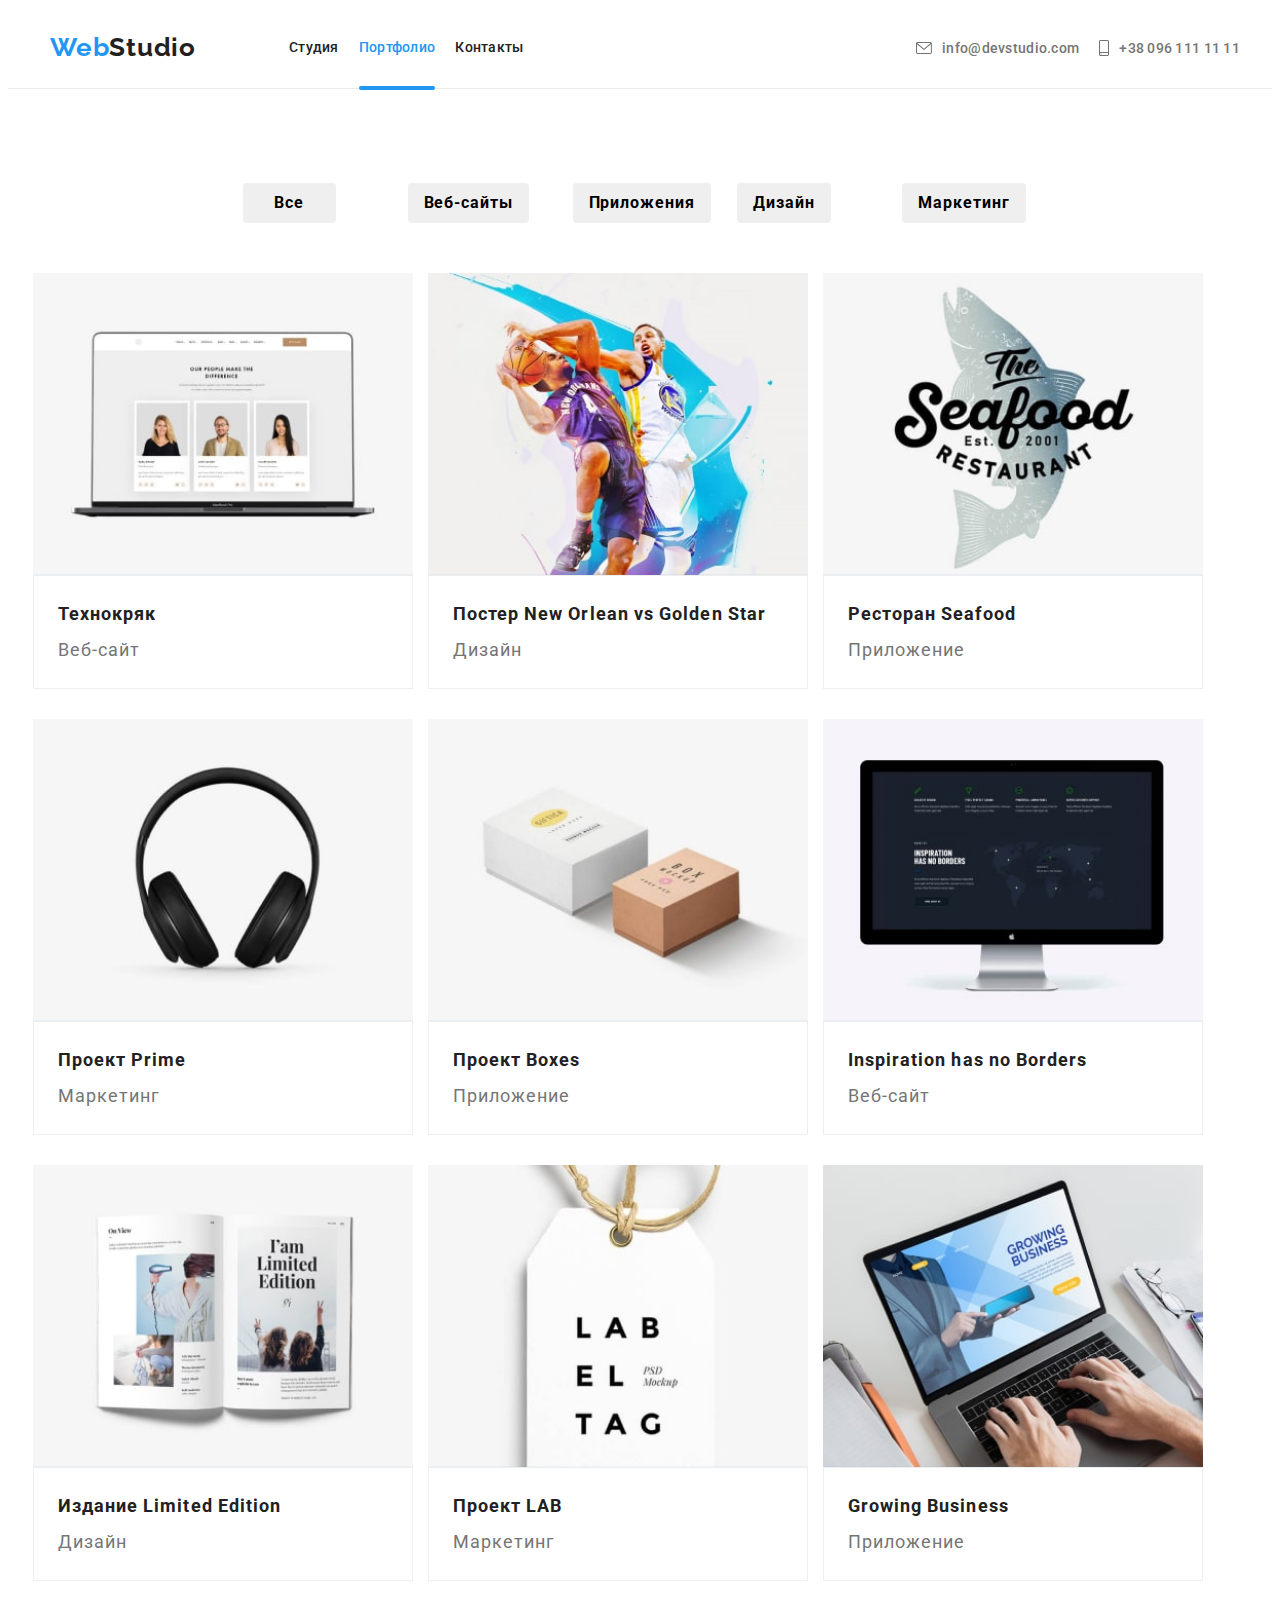
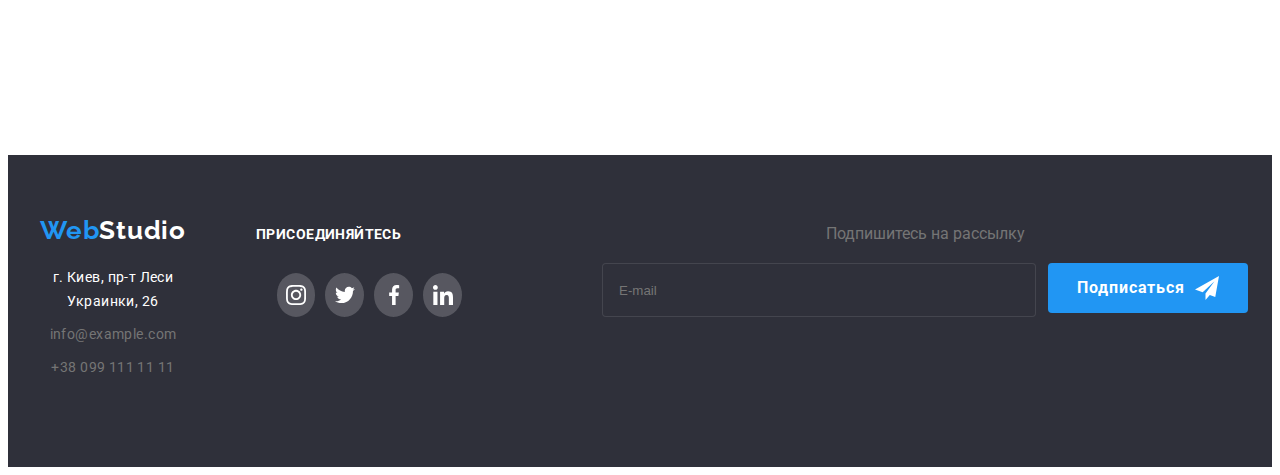
==== portfolio.html @ ab0dd4b0 "maim go 8" ====
<!DOCTYPE html>
<html lang="ru">
  <head>
    <meta charset="UTF-8" />
    <meta http-equiv="X-UA-Compatible" content="IE=edge" />
    <meta name="viewport" content="width=device-width, initial-scale=1.0" />
    <title>WebStudio</title>
    <link rel="preconnect" href="https://fonts.googleapis.com" />
    <link rel="preconnect" href="https://fonts.gstatic.com" crossorigin />
    <link
      href="https://fonts.googleapis.com/css2?family=Raleway:wght@700&family=Roboto:wght@400;500;700;900&display=swap"
      rel="stylesheet"
    />
    <link
      rel="stylesheet"
      href="https://cdnjs.cloudflare.com/ajax/libs/modern-normalize/1.1.0/modern-normalize.min.css"
      integrity="sha512-wpPYUAdjBVSE4KJnH1VR1HeZfpl1ub8YT/NKx4PuQ5NmX2tKuGu6U/JRp5y+Y8XG2tV+wKQpNHVUX03MfMFn9Q=="
      crossorigin="anonymous"
      referrerpolicy="no-referrer"
    />
    <link rel="stylesheet" href="./css/styles.css" />
    <link rel="stylesheet" href="./css/main.css" />
  </head>
  <body>
    <header class="header">
      <div class="container header__container">
        <nav class="header__navigation">
          <a href="" class="heder__logo link"
            >Web<span class="studio__nav">Studio</span></a
          >

          <button class="open-menu-btn" type="button">
            <svg height="40" width="40">
              <use href="./images/icons.svg#icon-menu-open-btn"></use>
            </svg>
          </button>
          <div class="mob--menu backdrop is-hidden">
            <button class="close-menu-btn" type="button">
              <svg height="40" width="40">
                <use href="./images/icons.svg#icon-close-black"></use>
              </svg>
            </button>
            <ul>
              <li class="mob--menu__item">
                <a class="mob--menu__link link" href="./index.html">Студия</a>
              </li>
              <li class="mob--menu__item">
                <a class="mob--menu__link link" href="./portfolio.html"
                  >Портфолио</a
                >
              </li>
              <li class="mob--menu__item">
                <a class="mob--menu__link link" href="">Контакты</a>
              </li>
            </ul>
            <a
              class="link__tel marging--top--auto link"
              id="b1"
              href="mailto:info@devstudio.com"
            >
              <svg class="item__svg" width="16" height="12">
                <use href="./images/icons.svg#icon-envelope"></use>
              </svg>
              info@devstudio.com</a
            >
            <a
              class="bloo__color link__tel link"
              id="b2"
              href="tel:+380961111111"
            >
              <svg class="item__svg" width="10" height="16">
                <use href="./images/icons.svg#icon-smartphone"></use>
              </svg>
              +38 096 111 11 11
            </a>
            <ul class="mobil2">
              <li class="mobil__item">
                <a href="" class="mobil__link">Instagram</a>
              </li>
              <li class="mobil__item">
                <a href="" class="mobil__link">Twitter</a>
              </li>
              <li class="mobil__item">
                <a href="" class="mobil__link">Facebook</a>
              </li>
              <li class="mobil__item">
                <a href="" class="mobil__link">LinkedIn</a>
              </li>
            </ul>
          </div>
          <ul class="heder">
            <li class="header__item">
              <a class="header__link link" href="./index.html">Студия</a>
            </li>
            <li class="header__item">
              <a class="link--caren link" href="./portfolio.html">Портфолио</a>
            </li>
            <li class="header__item">
              <a class="header__link link" href="">Контакты</a>
            </li>
          </ul>
        </nav>
        <ul class="header__connect">
          <li class="header__item">
            <a class="link__tel link" href="mailto:info@devstudio.com">
              <svg class="item__svg" width="16" height="12">
                <use href="./images/icons.svg#icon-envelope"></use>
              </svg>
              info@devstudio.com</a
            >
          </li>
          <li class="header__item">
            <a class="link__tel link" href="tel:+380961111111">
              <svg class="item__svg" width="10" height="16">
                <use href="./images/icons.svg#icon-smartphone"></use>
              </svg>
              +38 096 111 11 11
            </a>
          </li>
        </ul>
      </div>
    </header>
    <main>
      <section class="section">
        <div class="container">
          <h1 class="visually-hidden">portfolio</h1>
          <ul class="filter">
            <li class="filter__title">
              <button class="filter__btn" type="button">Все</button>
            </li>
            <li class="filter__title">
              <button class="filter__btn" type="button">Веб-сайты</button>
            </li>
            <li class="filter__title">
              <button class="filter__btn" type="button">Приложения</button>
            </li>
            <li class="filter__title">
              <button class="filter__btn" type="button">Дизайн</button>
            </li>
            <li class="filter__title">
              <button class="filter__btn" type="button">Маркетинг</button>
            </li>
          </ul>
          <ul class="partition">
            <li class="partition__title">
              <a class="partition__link link" href="">
                <div class="partition__img">
                  <img
                    class="works-img"
                    src="./images/img11.jpg"
                    alt="Технокряк"
                    width="370"
                    height="294"
                  />
                  <div class="partition__pretext">
                    <p class="partition__text">
                      Технокряк это современная площадка распространения
                      коронавируса. Компании используют эту платформу для
                      цифрового шпионажа и атак на защищённые сервера
                      конкурентов.
                    </p>
                  </div>
                </div>
                <div class="portfolio-div">
                  <h2 class="title__portfolio">Технокряк</h2>
                  <p class="portfolio__name">Веб-сайт</p>
                </div>
              </a>
            </li>
            <li class="partition__title">
              <a class="partition__link link" href="">
                <div class="partition__img">
                  <img
                    class="works-img"
                    src="./images/img22.jpg"
                    alt="Постер New Orlean vs Golden Star"
                    width="370"
                    height="294"
                  />
                  <div class="partition__pretext">
                    <p class="partition__text">
                      Технокряк это современная площадка распространения
                      коронавируса. Компании используют эту платформу для
                      цифрового шпионажа и атак на защищённые сервера
                      конкурентов.
                    </p>
                  </div>
                </div>
                <div class="portfolio-div">
                  <h2 class="title__portfolio">
                    Постер New Orlean vs Golden Star
                  </h2>
                  <p class="portfolio__name">Дизайн</p>
                </div>
              </a>
            </li>

            <li class="partition__title">
              <a class="partition__link link" href="">
                <div class="partition__img">
                  <img
                    class="works-img"
                    src="./images/img33.jpg"
                    alt="Ресторан Seafood"
                    width="370"
                    height="294"
                  />
                  <div class="partition__pretext">
                    <p class="partition__text">
                      Технокряк это современная площадка распространения
                      коронавируса. Компании используют эту платформу для
                      цифрового шпионажа и атак на защищённые сервера
                      конкурентов.
                    </p>
                  </div>
                </div>
                <div class="portfolio-div">
                  <h2 class="title__portfolio">Ресторан Seafood</h2>
                  <p class="portfolio__name">Приложение</p>
                </div>
              </a>
            </li>
            <li class="partition__title">
              <a class="partition__link link" href="">
                <div class="partition__img">
                  <img
                    class="works-img"
                    src="./images/img44.jpg"
                    alt="Проект Prime"
                    width="370"
                    height="294"
                  />
                  <div class="partition__pretext">
                    <p class="partition__text">
                      Технокряк это современная площадка распространения
                      коронавируса. Компании используют эту платформу для
                      цифрового шпионажа и атак на защищённые сервера
                      конкурентов.
                    </p>
                  </div>
                </div>
                <div class="portfolio-div">
                  <h2 class="title__portfolio">Проект Prime</h2>
                  <p class="portfolio__name">Маркетинг</p>
                </div>
              </a>
            </li>
            <li class="partition__title">
              <a class="partition__link link" href="">
                <div class="partition__img">
                  <img
                    class="works-img"
                    src="./images/img55.jpg"
                    alt="Проект Boxes"
                    width="370"
                    height="294"
                  />
                  <div class="partition__pretext">
                    <p class="partition__text">
                      Технокряк это современная площадка распространения
                      коронавируса. Компании используют эту платформу для
                      цифрового шпионажа и атак на защищённые сервера
                      конкурентов.
                    </p>
                  </div>
                </div>
                <div class="portfolio-div">
                  <h2 class="title__portfolio">Проект Boxes</h2>
                  <p class="portfolio__name">Приложение</p>
                </div>
              </a>
            </li>
            <li class="partition__title">
              <a class="partition__link link" href="">
                <div class="partition__img">
                  <img
                    class="works-img"
                    src="./images/img66.jpg"
                    alt="Inspiration has no Borders"
                    width="370"
                    height="294"
                  />
                  <div class="partition__pretext">
                    <p class="partition__text">
                      Технокряк это современная площадка распространения
                      коронавируса. Компании используют эту платформу для
                      цифрового шпионажа и атак на защищённые сервера
                      конкурентов.
                    </p>
                  </div>
                </div>
                <div class="portfolio-div">
                  <h2 class="title__portfolio" lang="en">
                    Inspiration has no Borders
                  </h2>
                  <p class="portfolio__name">Веб-сайт</p>
                </div>
              </a>
            </li>
            <li class="partition__title">
              <a class="partition__link link" href="">
                <div class="partition__img">
                  <img
                    class="works-img"
                    src="./images/img77.jpg"
                    alt="Издание Limited Edition"
                    width="370"
                    height="294"
                  />
                  <div class="partition__pretext">
                    <p class="partition__text">
                      Технокряк это современная площадка распространения
                      коронавируса. Компании используют эту платформу для
                      цифрового шпионажа и атак на защищённые сервера
                      конкурентов.
                    </p>
                  </div>
                </div>
                <div class="portfolio-div">
                  <h2 class="title__portfolio">Издание Limited Edition</h2>
                  <p class="portfolio__name">Дизайн</p>
                </div>
              </a>
            </li>
            <li class="partition__title">
              <a class="partition__link link" href="">
                <div class="partition__img">
                  <img
                    class="works-img"
                    src="./images/img88.jpg"
                    alt="Проект LAB"
                    width="370"
                    height="294"
                  />
                  <div class="partition__pretext">
                    <p class="partition__text">
                      Технокряк это современная площадка распространения
                      коронавируса. Компании используют эту платформу для
                      цифрового шпионажа и атак на защищённые сервера
                      конкурентов.
                    </p>
                  </div>
                </div>
                <div class="portfolio-div">
                  <h2 class="title__portfolio">Проект LAB</h2>
                  <p class="portfolio__name">Маркетинг</p>
                </div>
              </a>
            </li>
            <li class="partition__title">
              <a class="partition__link link" href="">
                <div class="partition__img">
                  <img
                    class="works-img"
                    src="./images/img99.jpg"
                    alt="Growing Business"
                    width="370"
                    height="294"
                  />
                  <div class="partition__pretext">
                    <p class="partition__text">
                      Технокряк это современная площадка распространения
                      коронавируса. Компании используют эту платформу для
                      цифрового шпионажа и атак на защищённые сервера
                      конкурентов.
                    </p>
                  </div>
                </div>
                <div class="portfolio-div">
                  <h2 class="title__portfolio">Growing Business</h2>
                  <p class="portfolio__name">Приложение</p>
                </div>
              </a>
            </li>
          </ul>
        </div>
      </section>
    </main>
    <footer class="footer">
      <div class="container__footer container">
        <div class="footer__box1">
          <a href="./index.html" class="logo__footer link"
            >Web<span class="studio__footer">Studio</span></a
          >
          <address style="font-style: normal">
            <ul>
              <li class="footer__li">
                <a
                  class="footer-map link"
                  href="http://goo.gl/maps/J8RDsRpYymLc4zaT9"
                  target="_blank"
                  rel="noopener noreferrer"
                  >г. Киев, пр-т Леси Украинки, 26</a
                >
              </li>
              <li class="footer__li">
                <a
                  class="footer__communication link"
                  href="mailto:info@example.com"
                  >info@example.com</a
                >
              </li>
              <li class="footer__li">
                <a class="footer__communication link" href="tel:+380991111111"
                  >+38 099 111 11 11</a
                >
              </li>
            </ul>
          </address>
        </div>
        <div class="footer__box2">
          <p class="footer__desc">присоединяйтесь</p>
          <ul class="social list">
            <li class="social__item">
              <a class="footer-social-link" href="">
                <svg class="footer-social-icon" width="20" height="20">
                  <use href="./images/icons.svg#icon-instagram"></use>
                </svg>
              </a>
            </li>
            <li class="social__item">
              <a class="footer-social-link" href="">
                <svg class="footer-social-icon" width="20" height="20">
                  <use href="./images/icons.svg#icon-twitter"></use>
                </svg>
              </a>
            </li>
            <li class="social__item">
              <a class="footer-social-link" href="">
                <svg class="footer-social-icon" width="20" height="20">
                  <use href="./images/icons.svg#icon-facebook"></use>
                </svg>
              </a>
            </li>
            <li class="social__item">
              <a class="footer-social-link" href="">
                <svg class="footer-social-icon" width="20" height="20">
                  <use href="./images/icons.svg#icon-linkedin"></use>
                </svg>
              </a>
            </li>
          </ul>
        </div>
        <div class="footer__box3">
          <label for="email" class="footer-desc">Подпишитесь на рассылку</label>
          <form action="#" class="footer-li-new" name="maiking-name">
            <input
              type="email"
              name="email"
              placeholder="E-mail"
              id="email"
              class="footer-input-new"
            />
            <button type="submit" class="hero__btn footer-btn-new">
              Подписаться<svg class="footer-social-new" width="24" height="24">
                <use href="./images/icons.svg#icon-icon-send"></use>
              </svg>
            </button>
          </form>
        </div>
      </div>
    </footer>
    <script src="./js/mobil.js"></script>
  </body>
</html>
---- css/main.css ----
.studio__nav {
  color: var(--second-title-color);
}

.studio__footer {
  color: var(--main-title-color);
}

@media screen and (min-width: 320px) {
  .open-menu-btn {
    margin-left: auto;
    border: 1px solid rgba(0, 0, 0, 0);
    border-radius: 50%;
    fill: #000000;
    background-color: #fff;
    transition: fill var(--time) var(--cubic);
    cursor: pointer;
  }
  .open-menu-btn:hover, .open-menu-btn:focus {
    fill: var(--hover-text);
  }
}

@media screen and (min-width: 768px) {
  .open-menu-btn {
    display: none;
  }
}

@media screen and (min-width: 1200px) {
  .open-menu-btn {
    display: none;
  }
}

@media screen and (min-width: 320px) {
  .heder__logo {
    font-family: Raleway;
    font-weight: 700;
    font-size: 24px;
    line-height: 1.16;
    letter-spacing: 0.03em;
    color: var(--colored-text);
    margin-right: 93px;
    padding: 24px 0 24px 10px;
  }
}

@media screen and (min-width: 768px) {
  .heder__logo {
    font-family: Raleway;
    font-weight: 700;
    font-size: 24px;
    line-height: 1.16;
    letter-spacing: 0.03em;
    color: var(--colored-text);
    margin-right: 90px;
    padding-top: 24px;
    padding-bottom: 24px;
  }
}

@media screen and (min-width: 1200px) {
  .heder__logo {
    font-family: Raleway;
    font-weight: 700;
    font-size: 26px;
    line-height: 1.2;
    letter-spacing: 0.03em;
    color: var(--colored-text);
    margin-right: 93px;
    padding-top: 24px;
    padding-bottom: 24px;
  }
}

.logo__footer {
  font-family: Raleway;
  font-weight: 700;
  font-size: 26px;
  line-height: 1.2;
  letter-spacing: 0.03em;
  text-align: center;
  color: var(--colored-text);
  margin-bottom: 20px;
  display: block;
}

p,
h1,
h2,
h3,
h4,
h5,
h6 {
  margin: 0;
}

ul {
  margin: 0;
  padding: 0;
  padding-left: 0em;
  list-style: none;
}

img {
  display: block;
  max-width: 100%;
  height: auto;
  width: 100%;
}

.marging--top--auto {
  margin-top: auto;
}

@media screen and (min-width: 320px) {
  .container {
    width: 320px;
    padding-left: 15px;
    padding-right: 15px;
    margin: 0 auto;
  }
}

@media screen and (min-width: 768px) {
  .container {
    width: 720px;
    padding-left: 15px;
    padding-right: 15px;
  }
}

@media screen and (min-width: 1200px) {
  .container {
    width: 1200px;
    padding-left: 15px;
    padding-right: 15px;
    margin: 0 auto;
  }
}

.buton {
  cursor: pointer;
}

body {
  font-family: "roboto";
  color: var(--main-text-color);
}

.head {
  font-family: "roboto";
}

.link {
  text-decoration: none;
}

.section {
  padding-top: 94px;
  padding-bottom: 94px;
}

.projects-list:htn-chil(4n) {
  padding-right: 0;
}

@media screen and (min-width: 320px) {
  .section__none {
    display: none;
  }
}

@media screen and (min-width: 768px) {
  .section__none {
    display: none;
  }
}

@media screen and (min-width: 1200px) {
  .section__none {
    display: block;
  }
}

.label-input {
  font-weight: 400;
  font-size: 12px;
  line-height: 1.1;
  letter-spacing: 0.1pt;
  color: #757575;
}

.label-input-comment {
  font-weight: 400;
  font-size: 12px;
  line-height: 1.1;
  letter-spacing: 0.1pt;
}

.modal {
  width: 528px;
  height: 581px;
  background-color: #fff;
  position: absolute;
  padding: 40px;
  top: 50%;
  left: 50%;
  transform: translate(-50%, -50%);
}

.backdrop.is-hidden {
  opacity: 0;
  pointer-events: none;
}

.backdrop {
  position: fixed;
  top: 0;
  left: 0;
  height: 100%;
  width: 100%;
  background-color: rgba(0, 0, 0, 0.2);
  transition: var(--time) var(--cubic);
}

.is-hidden {
  display: none;
}

.btn-close {
  position: fixed;
  right: 8px;
  top: 8px;
  display: flex;
  justify-content: center;
  align-items: center;
  width: 30px;
  height: 30px;
  border: 1px solid rgba(0, 0, 0, 0.1);
  border-radius: 50%;
  fill: #000000;
  background-color: #fff;
  transition: fill var(--time) var(--cubic);
  cursor: pointer;
}

.btn-close:hover, .btn-close:focus {
  fill: var(--hover-text);
}

.close {
  position: relative;
}

.modal__title {
  font-weight: 700;
  font-size: 20px;
  line-height: 1.16;
  text-align: center;
  color: var(--btn-text-color);
  margin-bottom: 12px;
}

.modal-svg {
  fill: black;
}

.modal-form-input {
  width: 100%;
  height: 40px;
  border: 1px solid #212121;
  border-radius: 4px;
  padding-left: 41px;
  padding-right: 16px;
  color: #757575;
  cursor: pointer;
  transition: border-color var(--time) var(--cubic);
}

.modal-form-input:focus {
  border-color: var(--hover-text);
  outline: none;
  box-shadow: none;
}

.modal-form-input:focus + .modal-svg {
  fill: var(--hover-text);
}

@media screen and (min-width: 320px) {
  .modal-form {
    width: 100%;
    height: 581px;
    background-color: #fff;
    position: absolute;
    padding: 40px;
    top: 50%;
    left: 50%;
    transform: translate(-50%, -50%);
  }
}

@media screen and (min-width: 768px) {
  .modal-form {
    width: 528px;
    height: 581px;
    background-color: #fff;
    position: absolute;
    padding: 40px;
    top: 50%;
    left: 50%;
    transform: translate(-50%, -50%);
  }
}

@media screen and (min-width: 1200px) {
  .modal-form {
    width: 528px;
    height: 581px;
    background-color: #fff;
    position: absolute;
    padding: 40px;
    top: 50%;
    left: 50%;
    transform: translate(-50%, -50%);
  }
}

.textarea-modal {
  resize: none;
  width: 100%;
  height: 120px;
  border: 1px solid #212121;
  border-radius: 4px;
  margin-bottom: 20px;
  padding-left: 16px;
  padding-top: 10px;
  padding-right: 16px;
  color: #757575;
  cursor: pointer;
}

.btn-form {
  width: 200px;
  border: none;
  border-radius: 4px;
  height: 50px;
  font-weight: 500;
  color: var(--button-text-color);
  background-color: var(--hover-text);
  box-shadow: 0 4px rgba(0, 0, 0, 0.25);
  cursor: pointer;
  position: relative;
  left: 50%;
  transform: translate(-50%, 0);
}

.modal-svg {
  position: absolute;
  top: 50%;
  left: 12px;
  transition: fill var(--time) var(--cubic);
}

.modal__icon {
  position: relative;
  margin-bottom: 12px;
}

.input-wrap-check {
  margin-bottom: 30px;
}

.contract {
  margin-left: 5px;
  font-weight: 400;
  font-size: 14px;
  line-height: 1.3;
  letter-spacing: 0.3pt;
  color: var(--hover-text);
}

.lablel-policy {
  font-weight: 400;
  font-size: 14px;
  line-height: 1.3;
  letter-spacing: 0.3pt;
  display: flex;
}

.check-item {
  width: 16px;
  height: 15px;
  border: 2px solid #000000;
  border-radius: 2px;
  display: block;
  margin-right: 10px;
  display: flex;
  align-items: center;
  justify-content: center;
  transition: background-color var(--time) var(--cubic), border var(--time) var(--cubic);
}

.modal-check:checked + .lablel-policy .check-item {
  background-color: var(--hover-text);
  border: none;
}

.mob--menu {
  justify-content: space-between;
  position: fixed;
  background-color: #fff;
  top: 0;
  display: flex;
  flex-direction: column;
  width: 100vw;
  height: 100vh;
  left: 0;
}

.link__tel {
  margin-top: auto;
}

@media screen and (min-width: 768px) {
  .container__footer {
    display: flex;
    flex-wrap: wrap;
    align-items: baseline;
  }
}

@media screen and (min-width: 1200px) {
  .container__footer {
    display: flex;
    flex-wrap: nowrap;
    align-items: baseline;
  }
}

.footer-social-icon {
  fill: var(--main-btn-color);
}

.social__item {
  width: 100%;
  height: 100%;
  margin-bottom: 30px;
  background: rgba(255, 255, 255, 0.1);
  border-radius: 50%;
  display: flex;
  align-items: center;
  justify-content: center;
}

@media screen and (min-width: 320px) {
  .footer__desc {
    font-weight: 700;
    font-size: 14px;
    line-height: 1.14;
    text-align: center;
    letter-spacing: 0.03em;
    text-transform: uppercase;
    color: #ffffff;
    margin-bottom: 20px;
  }
}

@media screen and (min-width: 768px) {
  .footer__desc {
    font-weight: 700;
    font-size: 14px;
    line-height: 1.14;
    text-align: center;
    letter-spacing: 0.03em;
    text-transform: uppercase;
    color: #ffffff;
    margin-bottom: 20px;
  }
}

@media screen and (min-width: 1200px) {
  .footer__desc {
    font-weight: 700;
    font-size: 14px;
    line-height: 1.14;
    text-align: center;
    display: flex;
    letter-spacing: 0.03em;
    text-transform: uppercase;
    color: #ffffff;
    margin-bottom: 20px;
  }
}

.social__item + .social__item {
  margin-left: 10px;
}

.footer-social-link {
  width: 100%;
  height: 100%;
  background-color: rgba(255, 255, 255, 0.1);
  border-radius: 50%;
  display: flex;
  align-items: center;
  justify-content: center;
  fill: #ffffff;
  transition: background-color var(--time) var(--cubic);
}

.footer-social-link:hover, .footer-social-link:focus {
  background-color: var(--hover-text);
  color: var(--main-btn-color);
}

.footer-social-list {
  display: flex;
  justify-content: center;
}

.footer {
  padding: 60px 0px;
  background: var(--footer-fon);
}

.footer__li {
  margin-bottom: 9px;
  display: block;
  text-align: center;
}

.footer-map {
  font-size: 14px;
  line-height: 1.7;
  letter-spacing: 0.03em;
  color: var(--main-title-color);
  transition: color var(--time) var(--cubic);
}

.footer-map:hover, .footer-map:focus {
  color: var(--hover-text);
}

.footer__communication {
  font-size: 14px;
  line-height: 1.7;
  letter-spacing: 0.03em;
  color: var(--second-text-color);
  margin-top: 10px;
  transition: color var(--time) var(--cubic);
}

.footer__communication:hover, .footer__communication:focus {
  color: var(--hover-text);
  margin-top: 10px;
}

@media screen and (min-width: 768px) {
  .footer__box2 {
    margin-bottom: 60px;
    flex-basis: calc(100% / 2 - 30px);
    margin-left: 30px;
    margin-right: 70px;
  }
}

@media screen and (min-width: 1200px) {
  .footer__box2 {
    margin-left: 70px;
  }
}

.footer__box3 {
  text-align: center;
  margin-left: auto;
  margin-right: auto;
}

@media screen and (min-width: 768px) {
  .footer__box3 {
    text-align: center;
    margin-left: auto;
    margin-right: auto;
  }
}

@media screen and (min-width: 1200px) {
  .footer__box3 {
    flex-basis: calc(100% / 3 - 30px);
    margin-left: 70px;
  }
}

.footer--new {
  width: 100%;
  height: 100%;
  background-color: rgba(255, 255, 255, 0.1);
  border-radius: 50%;
  display: flex;
  align-items: center;
  justify-content: center;
  fill: #ffffff;
  transition: background-color var(--time) var(--cubic);
}

@media screen and (min-width: 320px) {
  .footer-btn-new {
    margin-top: 20px;
    width: 200px;
    height: 50px;
    border: transparent;
    display: flex;
    margin-left: 12px;
    align-items: center;
    justify-content: center;
    width: 40%;
    left: 50%;
    margin-left: 30%;
    fill: #ffffff;
    transition: background-color var(--time) var(--cubic);
  }
}

@media screen and (min-width: 768px) {
  .footer-btn-new {
    margin-top: 20px;
    width: 200px;
    height: 50px;
    border: transparent;
    display: flex;
    margin-left: 12px;
    align-items: center;
    justify-content: center;
    width: 40%;
    left: 50%;
    margin-left: 30%;
    fill: #ffffff;
    transition: background-color var(--time) var(--cubic);
  }
}

@media screen and (min-width: 1200px) {
  .footer-btn-new {
    margin-top: 20px;
    width: 200px;
    height: 50px;
    border: transparent;
    display: flex;
    margin-left: 12px;
    align-items: center;
    justify-content: center;
    fill: #ffffff;
    transition: background-color var(--time) var(--cubic);
  }
}

.foot-btn {
  margin-bottom: 20px;
}

@media screen and (min-width: 1200px) {
  .footer-li-new {
    display: flex;
  }
}

.footer-social-new {
  margin-left: 10px;
}

@media screen and (min-width: 320px) {
  .footer-input-new {
    width: auto;
    height: 50px;
    border: 1px solid rgba(255, 255, 255, 0.1);
    border-radius: 4px;
    padding-left: 16px;
    padding-right: 16px;
    margin-top: 20px;
    background-color: var(--footer-fon);
    color: #757575;
    cursor: pointer;
    transition: border-color var(--time) var(--cubic);
  }
  .footer-input-new:focus {
    outline: none;
    box-shadow: none;
  }
}

@media screen and (min-width: 768px) {
  .footer-input-new {
    width: 450px;
    height: 50px;
    border: 1px solid rgba(255, 255, 255, 0.1);
    border-radius: 4px;
    padding-left: 16px;
    padding-right: 16px;
    margin-top: 20px;
    background-color: var(--footer-fon);
    color: #757575;
    cursor: pointer;
    transition: border-color var(--time) var(--cubic);
  }
  .footer-input-new:focus {
    outline: none;
    box-shadow: none;
  }
}

@media screen and (min-width: 1200px) {
  .footer-input-new {
    width: 400px;
    height: 50px;
    border: 1px solid rgba(255, 255, 255, 0.1);
    border-radius: 4px;
    padding-left: 16px;
    padding-right: 16px;
    margin-top: 20px;
    background-color: var(--footer-fon);
    color: #757575;
    cursor: pointer;
    transition: border-color var(--time) var(--cubic);
  }
  .footer-input-new:focus {
    outline: none;
    box-shadow: none;
  }
}

.footer__box1 {
  flex-grow: 1;
}

.link--caren::after {
  content: "";
  display: block;
  position: relative;
  width: 100%;
  height: 4px;
  bottom: -30px;
  border-radius: 2px;
  color: var(--colored-text);
  background-color: var(--hover-text);
}

.link--caren {
  font-weight: 500;
  font-size: 14px;
  line-height: 1.15;
  letter-spacing: 0.02em;
  color: var(--hover-text);
}

.item__svg {
  fill: currentColor;
  margin-right: 10px;
  transition: fill var(--time) var(--cubic);
}

.item__svg:hover {
  fill: currentColor;
}

.header__navigation {
  display: flex;
  align-items: center;
}

.header {
  border-bottom: 1px solid #ececec;
}

.header__item:not(:last-child) {
  margin-right: 20px;
}

.header__link {
  font-weight: 500;
  font-size: 14px;
  line-height: 1.15;
  letter-spacing: 0.02em;
  color: var(--second-title-color);
  transition: color var(--time) var(--cubic);
}

.header__link:hover, .header__link:focus, .header__link:active {
  color: var(--hover-text);
}

@media screen and (min-width: 768px) {
  .header__container {
    display: flex;
    align-items: center;
  }
}

@media screen and (min-width: 1200px) {
  .header__container {
    display: flex;
    align-items: center;
  }
}

@media screen and (min-width: 320px) {
  .header__connect {
    display: none;
  }
}

@media screen and (min-width: 768px) {
  .header__connect {
    display: flex;
    flex-wrap: wrap;
    margin-left: auto;
  }
}

@media screen and (min-width: 1200px) {
  .header__connect {
    display: flex;
    flex-wrap: wrap;
    margin-left: auto;
  }
}

@media screen and (min-width: 320px) {
  .heder {
    display: none;
  }
}

@media screen and (min-width: 768px) {
  .heder {
    display: flex;
  }
}

@media screen and (min-width: 1200px) {
  .heder {
    display: flex;
  }
}

.close-menu-btn {
  position: fixed;
  z-index: 6;
  right: 8px;
  top: 8px;
  display: flex;
  justify-content: center;
  align-items: center;
  border: 1px solid rgba(0, 0, 0, 0);
  border-radius: 50%;
  fill: #000000;
  background-color: #fff;
  transition: fill var(--time) var(--cubic);
  cursor: pointer;
}

.mob--menu__item {
  margin-top: 32px;
  margin-left: 40px;
}

.mob--menu__link {
  font-weight: 500;
  font-size: 40px;
  line-height: 1.17;
  letter-spacing: 0.02em;
  color: var(--second-title-color);
  transition: color var(--time) var(--cubic);
}

@media screen and (min-width: 320px) {
  .link__tel {
    font-weight: 500;
    font-size: 24px;
    line-height: 1.16;
    letter-spacing: 0.02em;
    color: var(--main-text-color);
    display: flex;
    align-items: center;
    padding: 0px 0;
    transition: color var(--time) var(--cubic);
  }
}

@media screen and (min-width: 768px) {
  .link__tel {
    font-weight: 500;
    font-size: 14px;
    line-height: 1.15;
    letter-spacing: 0.02em;
    color: var(--main-text-color);
    display: flex;
    align-items: center;
    padding: 32px 0;
    transition: color var(--time) var(--cubic);
  }
}

@media screen and (min-width: 1200px) {
  .link__tel {
    font-weight: 500;
    font-size: 14px;
    line-height: 1.15;
    letter-spacing: 0.02em;
    color: var(--main-text-color);
    display: flex;
    align-items: center;
    padding: 32px 0;
    transition: color var(--time) var(--cubic);
  }
}

.bloo__color {
  font-weight: 500;
  font-size: 32px;
  line-height: 1.17;
  letter-spacing: 0.02em;
  color: #2196f3;
  transition: color var(--time) var(--cubic);
}

@media screen and (min-width: 320px) {
  .item__svg {
    visibility: collapse;
  }
}

@media screen and (min-width: 768px) {
  .item__svg {
    visibility: collapse;
  }
}

@media screen and (min-width: 1200px) {
  .item__svg {
    visibility: visible;
  }
}

.mobil {
  position: relative;
  bottom: 0;
}

.mobil2 {
  display: flex;
  justify-content: center;
  margin-bottom: 30px;
}

.mobil__item {
  margin-top: 100px;
  margin-left: auto;
  margin-right: auto;
}

.mobil__link {
  font-weight: 500;
  font-size: 18px;
  line-height: 1.22;
  letter-spacing: 0.02em;
  color: #2196f3;
  transition: color var(--time) var(--cubic);
}

.mobil__link::before {
  content: "";
  display: block;
  position: relative;
  width: 1px;
  height: 22px;
  bottom: -20px;
  right: 12px;
  border-radius: 2px;
  color: rgba(33, 33, 33, 0.2);
  background-color: rgba(33, 33, 33, 0.2);
}

@media screen and (min-width: 320px) {
  .customer {
    display: flex;
    flex-wrap: wrap;
    margin-left: auto;
    margin-right: auto;
  }
}

@media screen and (min-width: 768px) {
  .customer {
    display: flex;
    flex-wrap: wrap;
    margin-left: 30px;
  }
}

@media screen and (min-width: 1200px) {
  .customer {
    display: flex;
    flex-wrap: wrap;
    margin-left: -30px;
  }
}

.customer__link {
  width: auto;
  height: 92px;
  border-radius: 4px;
  border: 1px solid #afb1b8;
  display: flex;
  align-items: center;
  justify-content: center;
  color: #afb1b8;
  transition: color var(--time) var(--cubic);
}

@media screen and (min-width: 480px) {
  .customer__link {
    width: 170px;
    height: 92px;
    border-radius: 4px;
    border: 1px solid #afb1b8;
    display: flex;
    align-items: center;
    justify-content: center;
    color: #afb1b8;
    transition: color var(--time) var(--cubic);
    margin-bottom: 30px;
  }
}

@media screen and (min-width: 768px) {
  .customer__link {
    width: 170px;
    height: 92px;
    border-radius: 4px;
    border: 1px solid #afb1b8;
    display: flex;
    align-items: center;
    justify-content: center;
    color: #afb1b8;
    transition: color var(--time) var(--cubic);
    margin-bottom: 30px;
  }
}

.customer__link:hover, .customer__link:focus {
  color: var(--hover-text);
  border: 1px solid var(--hover-text);
}

.customer__icon {
  width: 100%;
  fill: currentColor;
}

@media screen and (min-width: 320px) {
  .customer__item {
    flex-basis: calc((100% - 60px) / 2);
    margin-left: 15px;
    margin-right: 15px;
    margin-bottom: 30px;
  }
}

@media screen and (min-width: 768px) {
  .customer__item {
    flex-basis: calc((100% - 60px) / 4);
    margin-left: 15px;
    margin-right: 15px;
    margin-bottom: 30px;
  }
}

@media screen and (min-width: 1200px) {
  .customer__item {
    flex-basis: calc((100% - 60px) / 7);
  }
}

@media screen and (min-width: 480px) {
  .section__nou--pading-top {
    padding-top: 0px;
  }
}

@media screen and (min-width: 768px) {
  .section__nou--pading-top {
    padding-top: 0px;
  }
}

@media screen and (min-width: 1200px) {
  .section__nou--pading-top {
    padding-top: 0px;
  }
}

.about__list {
  display: flex;
}

.about__item:not(:first-child) {
  margin-left: 30px;
}

@media screen and (min-width: 320px) {
  .filter {
    display: flex;
    flex-wrap: wrap;
    margin-left: auto;
    margin-right: auto;
  }
}

@media screen and (min-width: 768px) {
  .filter {
    display: flex;
    flex-wrap: wrap;
    margin-left: 30px;
  }
}

@media screen and (min-width: 1200px) {
  .filter {
    display: flex;
    flex-wrap: wrap;
    margin-left: 30px;
    justify-content: center;
  }
}

@media screen and (min-width: 320px) {
  .filter__title {
    flex-basis: calc(100% / 4 - 10px);
    margin-left: 10px;
    margin-bottom: 10px;
  }
}

@media screen and (min-width: 768px) {
  .filter__title {
    flex-basis: calc(100% / 6 - 30px);
    margin-left: 20px;
    margin-bottom: 50px;
  }
}

@media screen and (min-width: 1200px) {
  .filter__title {
    flex-basis: calc(100% / 6 - 30px);
    margin-left: 0px;
    margin-bottom: 50px;
  }
}

.partition__img {
  position: relative;
  overflow: hidden;
}

.partition__pretext {
  position: absolute;
  top: 0;
  left: 0;
  width: 100%;
  height: 100%;
  background: rgba(33, 150, 243, 0.9);
  transform: translateY(100%);
  transition: 250ms cubic-bezier(0.4, 0, 0.2, 1);
}

.partition__text {
  position: absolute;
  top: 0;
  left: 0;
  padding: 63px 24px;
  font-size: 18px;
  line-height: 1.56;
  letter-spacing: 0.03em;
  color: var(--main-title-color);
}

@media screen and (min-width: 768px) {
  .partition__title {
    flex-basis: calc(141% / 3 - 30px);
    margin-left: 20px;
    margin-bottom: 50px;
  }
}

@media screen and (min-width: 1200px) {
  .partition__title {
    flex-basis: calc(120% / 4 - -20px);
    margin-left: -15px;
    margin-bottom: 50px;
  }
}

.partition__link {
  display: block;
}

.partition__link:hover {
  background: var(--second-color);
  box-shadow: 0px 1px 1px rgba(0, 0, 0, 0.12), 0px 4px 4px rgba(0, 0, 0, 0.06), 1px 4px 6px rgba(0, 0, 0, 0.16);
}

.partition__link:hover .partition__pretext,
.partition__link:focus .partition__pretext {
  opacity: 1;
  transform: translateY(0);
}

.social__item {
  width: 44px;
  height: 44px;
}

.title__portfolio {
  font-weight: bold;
  font-size: 18px;
  line-height: 36px;
  letter-spacing: 0.06em;
  color: #212121;
}

.work-list-p {
  display: flex;
  flex-wrap: wrap;
}

@media screen and (min-width: 320px) {
  .partition__title {
    box-sizing: border-box;
    margin-bottom: 30px;
  }
}

@media screen and (min-width: 768px) {
  .partition__title {
    margin-right: 30px;
    box-sizing: border-box;
    margin-bottom: 30px;
  }
}

@media screen and (min-width: 1200px) {
  .partition__title {
    margin-right: 30px;
    box-sizing: border-box;
    margin-bottom: 30px;
  }
}

.portfolio-div {
  padding: 20px 24px;
  border: 1px solid #eeeeee;
}

.portfolio__name {
  font-weight: normal;
  font-size: 18px;
  line-height: 36px;
  letter-spacing: 0.06em;
  color: #757575;
}

@media screen and (min-width: 320px) {
  .partition {
    display: flex;
    flex-wrap: wrap;
    justify-content: center;
    margin-top: 0;
    margin-bottom: 50px;
  }
}

@media screen and (min-width: 748px) {
  .partition {
    display: flex;
    flex-wrap: wrap;
    justify-content: left;
    margin-top: 0;
    margin-bottom: 50px;
  }
}

@media screen and (min-width: 1200px) {
  .partition {
    display: flex;
    flex-wrap: wrap;
    justify-content: center;
    margin-top: 0;
    margin-bottom: 50px;
  }
}

.filter .filter__title:not(:last-child) {
  margin-right: 0px;
}

@media screen and (min-width: 320px) {
  .filter__btn {
    border-color: #f5f4fa;
    font-family: inherit;
    font-weight: 700;
    font-size: 16px;
    line-height: 1.9;
    letter-spacing: 0.06em;
    border-radius: 4px;
    padding: 5px 16px;
    min-width: 130px;
    border-style: none;
    transition: background-color var(--time) var(--cubic), color var(--time) var(--cubic), box-shadow var(--time) var(--cubic);
    cursor: pointer;
  }
  .filter__btn:hover, .filter__btn:focus {
    color: var(--main-btn-color);
    background: var(--hover-text);
    box-shadow: 0px 2px rgba(0, 0, 0, 0.12), 0px 1px rgba(0, 0, 0, 0.08), 0px 3px rgba(0, 0, 0, 0.1);
  }
}

@media screen and (min-width: 768px) {
  .filter__btn {
    border-color: #f5f4fa;
    font-family: inherit;
    font-weight: 700;
    font-size: 16px;
    line-height: 1.9;
    letter-spacing: 0.03em;
    border-radius: 4px;
    padding: 5px 6px;
    min-width: 108px;
    border-style: none;
    transition: background-color var(--time) var(--cubic), color var(--time) var(--cubic), box-shadow var(--time) var(--cubic);
    cursor: pointer;
  }
  .filter__btn:hover, .filter__btn:focus {
    color: var(--main-btn-color);
    background: var(--hover-text);
    box-shadow: 0px 2px rgba(0, 0, 0, 0.12), 0px 1px rgba(0, 0, 0, 0.08), 0px 3px rgba(0, 0, 0, 0.1);
  }
}

@media screen and (min-width: 1200px) {
  .filter__btn {
    border-color: #f5f4fa;
    font-family: inherit;
    font-weight: 700;
    font-size: 16px;
    line-height: 1.9;
    letter-spacing: 0.06em;
    border-radius: 4px;
    padding: 5px 16px;
    min-width: 93px;
    border-style: none;
    transition: background-color var(--time) var(--cubic), color var(--time) var(--cubic), box-shadow var(--time) var(--cubic);
    cursor: pointer;
  }
  .filter__btn:hover, .filter__btn:focus {
    color: var(--main-btn-color);
    background: var(--hover-text);
    box-shadow: 0px 2px rgba(0, 0, 0, 0.12), 0px 1px rgba(0, 0, 0, 0.08), 0px 3px rgba(0, 0, 0, 0.1);
  }
}

.filter-:not(:last-child) {
  margin-right: 8px;
}

@media screen and (min-width: 768px) {
  .team {
    display: flex;
    flex-wrap: wrap;
    margin-left: -30px;
  }
}

@media screen and (min-width: 1200px) {
  .team {
    display: flex;
    flex-wrap: wrap;
    margin-left: -30px;
  }
}

.background {
  background: var(--section-team-fon);
}

@media screen and (min-width: 768px) {
  .team__item:not(:first-child) {
    margin-left: 30px;
  }
}

@media screen and (min-width: 1200px) {
  .team__item:not(:first-child) {
    margin-left: 30px;
  }
}

@media screen and (min-width: 768px) {
  .team__item {
    flex-basis: calc(100% / 2 - 30px);
    margin-left: 30px;
  }
}

@media screen and (min-width: 1200px) {
  .team__item {
    flex-basis: calc(100% / 4 - 30px);
    margin-left: 30px;
  }
}

.team__tamp {
  padding-top: 30px;
  padding-bottom: 30px;
  margin-bottom: 30px;
  background: #ffffff;
  box-shadow: 0px 1px 3px rgba(0, 0, 0, 0.12), 0px 1px 1px rgba(0, 0, 0, 0.14), 0px 2px 1px rgba(0, 0, 0, 0.2);
  border-radius: 0px 0px 4px 4px;
}

.team__title {
  font-weight: 500;
  font-size: 16px;
  line-height: 1.18;
  text-align: center;
  letter-spacing: 0.03em;
  color: var(--second-title-color);
  margin-bottom: 10px;
}

.team__text {
  font-size: 16px;
  line-height: 1.18;
  text-align: center;
  letter-spacing: 0.03em;
  color: var(--main-text-color);
  margin-bottom: 16px;
}

.social__item {
  width: 44px;
  height: 44px;
}

.social__item + .social__item {
  margin-left: 10px;
}

.social__link {
  width: 100%;
  height: 100%;
  background-color: #ffffff;
  border-radius: 50%;
  display: flex;
  align-items: center;
  justify-content: center;
  color: #afb1b8;
  transition: color var(--time) var(--cubic), background-color var(--time) var(--cubic);
}

.social__link:hover, .social__link:focus {
  background-color: var(--hover-text);
  color: var(--main-btn-color);
}

.social__icon {
  fill: currentColor;
}

@media screen and (min-width: 320px) {
  .social {
    display: flex;
    margin-left: 15%;
  }
}

@media screen and (min-width: 768px) {
  .social {
    display: flex;
    margin-left: 17%;
  }
}

@media screen and (min-width: 1200px) {
  .social {
    display: flex;
    margin-left: 10%;
    margin-top: 30px;
  }
}

.about__general {
  position: relative;
}

.about__actions {
  position: absolute;
  width: 100%;
  height: 70px;
  bottom: 0;
  background-color: rgba(47, 48, 58, 0.8);
  display: flex;
  align-items: center;
  justify-content: center;
}

.about__text {
  font-weight: 700;
  font-size: 14px;
  line-height: 1.14;
  letter-spacing: 0.03em;
  text-transform: uppercase;
  color: var(--main-title-color);
}

.work__box {
  width: 100%;
  height: 120px;
  background-color: #f5f4fa;
  border-radius: 4px;
  display: flex;
  align-items: center;
  justify-content: center;
  margin-bottom: 30px;
}

.work {
  margin-bottom: -30px;
}

@media screen and (min-width: 768px) {
  .work {
    display: flex;
    flex-wrap: wrap;
    margin-left: -30px;
  }
}

@media screen and (min-width: 768px) {
  .work__item {
    flex-basis: calc(100% / 2 - 30px);
    margin-left: 30px;
  }
}

@media screen and (min-width: 1200px) {
  .work__item {
    flex-basis: calc(100% / 4 - 30px);
    margin-left: 30px;
    width: 270px;
  }
}

@media screen and (min-width: 1200px) {
  .work__item:not(:first-child) {
    margin-left: 30px;
  }
}

.work__title {
  font-weight: 700;
  font-size: 14px;
  line-height: 0.87;
  letter-spacing: 0.03em;
  text-align: center;
  margin-bottom: 30px;
  text-transform: uppercase;
  color: var(--second-title-color);
}

@media screen and (min-width: 768px) {
  .work__title {
    font-weight: 700;
    font-size: 14px;
    line-height: 1.16;
    letter-spacing: 0.03em;
    text-align: left;
    text-transform: uppercase;
    color: var(--second-title-color);
    margin-bottom: 10px;
  }
}

@media screen and (min-width: 1200px) {
  .work__title {
    font-weight: 700;
    font-size: 14px;
    line-height: 1.16;
    letter-spacing: 0.03em;
    text-align: left;
    text-transform: uppercase;
    color: var(--second-title-color);
    margin-bottom: 10px;
  }
}

.work__text {
  font-size: 14px;
  line-height: 1.41;
  letter-spacing: 0.03em;
  text-align: left;
  color: var(--main-text-color);
  margin-bottom: 30px;
  padding: 0 10px;
}

@media screen and (min-width: 768px) {
  .work__text {
    font-size: 14px;
    line-height: 1.7;
    letter-spacing: 0.03em;
    color: var(--main-text-color);
  }
}

@media screen and (min-width: 1200px) {
  .work__text {
    font-size: 14px;
    line-height: 1.7;
    letter-spacing: 0.03em;
    color: var(--main-text-color);
  }
}

:root {
  --main-title-color: #FFFFFF;
  --second-title-color: #212121;
  --main-text-color: #757575;
  --second-text-color: color: rgba(255, 255, 255, 0.6);
  --colored-text: #2196F3;
  --hover-text: #2196F3;
  --main-btn-color: #FFFFFF;
  --second-btn-color: #757575;
  --btn-text-color: #212121;
  --section-servicec-fon: #2F303A;
  --section-work-fon: #E5E5E5;
  --section-our-fon: #E5E5E5;
  --section-team-fon: #F5F4FA;
  --footer-fon: #2F303A;
  --button-text-color: #F5F4FA;
  --time: 250ms;
  --cubic: cubic-bezier(0.4, 0, 0.2, 1);
}

.visually-hidden {
  position: absolute;
  width: 1px;
  height: 1px;
  margin: -1px;
  border: 0;
  padding: 0;
  white-space: nowrap;
  clip-path: inset(100%);
  clip: rect(0 0 0 0);
  overflow: hidden;
}

.section__title {
  font-weight: 700;
  font-size: 28px;
  line-height: 1.17;
  text-align: center;
  letter-spacing: 0.03em;
  color: var(--second-title-color);
  margin-bottom: 50px;
}

@media screen and (min-width: 768px) {
  .section__title {
    font-weight: 700;
    font-size: 28px;
    line-height: 1.17;
    text-align: center;
    letter-spacing: 0.03em;
    color: var(--second-title-color);
    margin-bottom: 50px;
  }
}

@media screen and (min-width: 1200px) {
  .section__title {
    font-weight: 700;
    font-size: 36px;
    line-height: 1.16;
    text-align: center;
    letter-spacing: 0.03em;
    color: var(--second-title-color);
    margin-bottom: 50px;
  }
}

.visually__hidden {
  position: absolute;
  clip: rect(0 0 0 0);
  width: 1px;
  height: 1px;
  margin: -1px;
}

@media screen and (min-width: 320px) {
  .hero {
    text-align: center;
    background: var(--section-servicec-fon);
    background-image: linear-gradient(rgba(47, 48, 58, 0.4), rgba(47, 48, 58, 0.4)), url(../images/mob/hed1x.jpg);
    background-repeat: no-repeat;
    background-position: center;
    background-size: cover;
    max-width: 480px;
    margin-left: auto;
    margin-right: auto;
    padding: 100px 0;
  }
}

@media (min-device-pixel-ratio: 2), (-webkit-min-device-pixel-ratio: 2), (min-resolution: 192dpi), (min-resolution: 2dppx) {
  .hero .hero {
    background-image: url(../images/mob/hed2x.jpg);
  }
}

@media screen and (min-width: 768px) {
  .hero {
    text-align: center;
    background: var(--section-servicec-fon);
    background-image: linear-gradient(rgba(47, 48, 58, 0.4), rgba(47, 48, 58, 0.4)), url(../images/tab/headtabx1.jpg);
    background-repeat: no-repeat;
    background-position: center;
    background-size: cover;
    max-width: 1000px;
    margin-left: auto;
    margin-right: auto;
    padding: 120px 0;
  }
}

@media (min-device-pixel-ratio: 2), (-webkit-min-device-pixel-ratio: 2), (min-resolution: 192dpi), (min-resolution: 2dppx) {
  .hero .hero {
    background-image: url(../images/tab/headtabx2.jpg);
  }
}

@media screen and (min-width: 1200px) {
  .hero {
    text-align: center;
    background: var(--section-servicec-fon);
    background-image: linear-gradient(rgba(47, 48, 58, 0.4), rgba(47, 48, 58, 0.4)), url(../images/decktop/dh1x.jpg);
    background-repeat: no-repeat;
    background-position: center;
    background-size: cover;
    max-width: 1600px;
    margin-left: auto;
    margin-right: auto;
    padding: 200px 0;
  }
}

@media (min-device-pixel-ratio: 2), (-webkit-min-device-pixel-ratio: 2), (min-resolution: 192dpi), (min-resolution: 2dppx) {
  .hero .hero {
    background-image: url(../images/decktop/dh2x.jpg);
  }
}

.hero__title {
  width: auto;
  margin-top: 0;
  margin-bottom: 20px;
  margin-left: auto;
  margin-right: auto;
  font-weight: 900;
  font-size: 26px;
  line-height: 1.61;
  text-align: center;
  letter-spacing: 0.06em;
  text-transform: uppercase;
  color: #ffffff;
}

@media screen and (min-width: 768px) {
  .hero__title {
    width: 696px;
    margin-top: 0;
    margin-bottom: 30px;
    margin-left: auto;
    margin-right: auto;
    font-weight: 900;
    font-size: 44px;
    line-height: 1.36;
    text-align: center;
    letter-spacing: 0.06em;
    text-transform: uppercase;
    color: #ffffff;
  }
}

@media screen and (min-width: 1200px) {
  .hero__title {
    width: 696px;
    margin-top: 0;
    margin-bottom: 30px;
    margin-left: auto;
    margin-right: auto;
    font-weight: 900;
    font-size: 44px;
    line-height: 1.36;
    text-align: center;
    letter-spacing: 0.06em;
    text-transform: uppercase;
    color: #ffffff;
  }
}

.hero__btn {
  border-radius: 4px;
  font-family: inherit;
  font-weight: 700;
  font-size: 16px;
  line-height: 1.87;
  align-items: center;
  text-align: center;
  letter-spacing: 0.06em;
  color: var(--main-btn-color);
  background: var(--hover-text);
  transition: background-color var(--time) var(--cubic);
  cursor: pointer;
}
/*# sourceMappingURL=main.css.map */
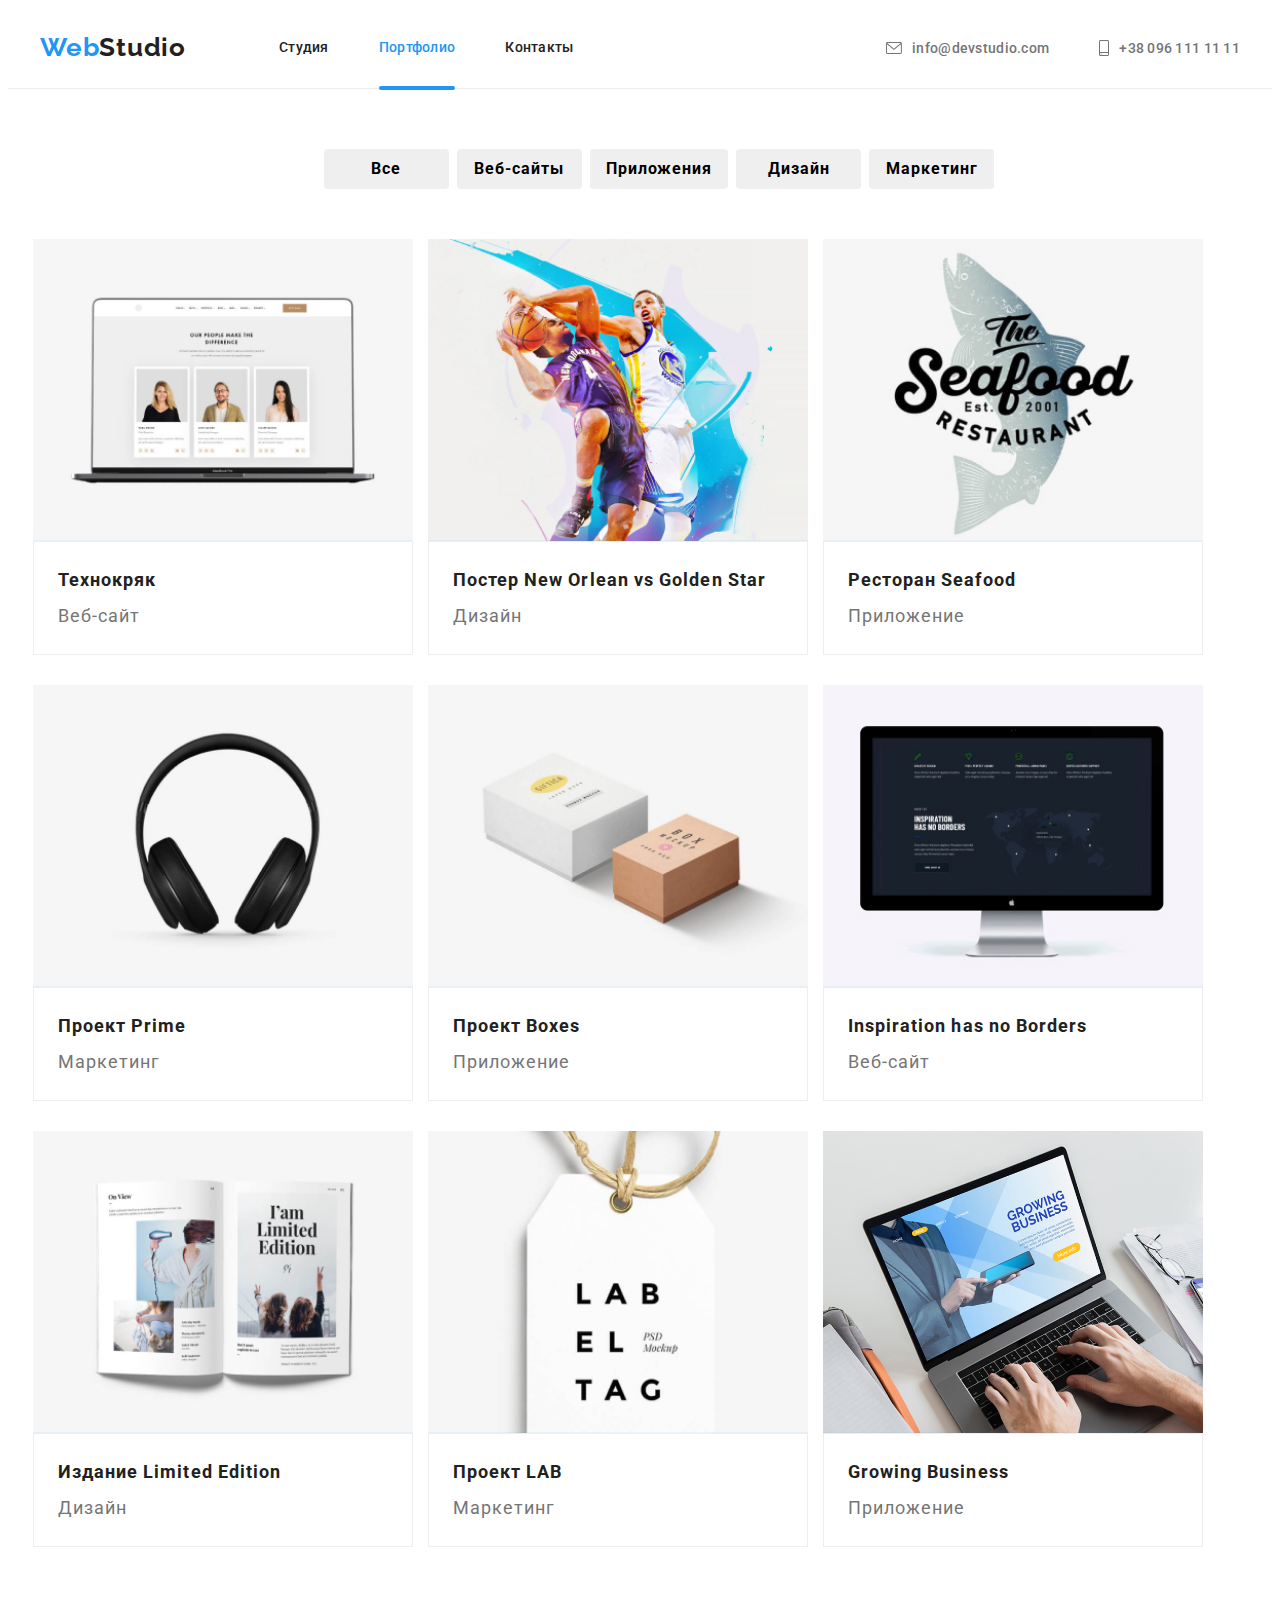
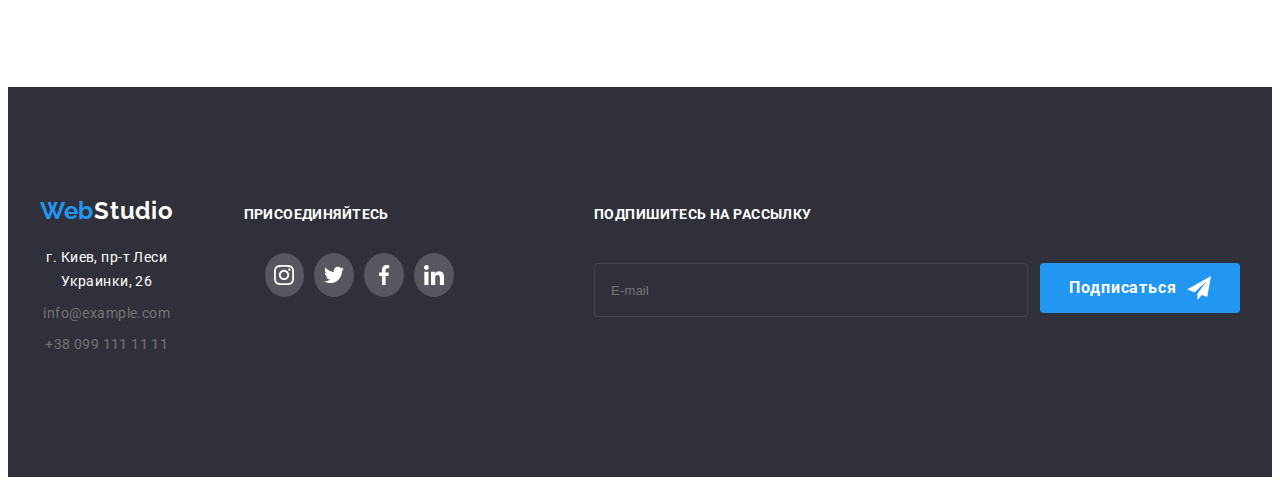
==== commit bbdc4ad5: "main" ====
--- a/portfolio.html
+++ b/portfolio.html
@@ -145,13 +145,38 @@
             <li class="partition__title">
               <a class="partition__link link" href="">
                 <div class="partition__img">
-                  <img
-                    class="works-img"
-                    src="./images/img11.jpg"
-                    alt="Технокряк"
-                    width="370"
-                    height="294"
-                  />
+                  <picture>
+                    <source
+                      srcset="
+                        ./images/decktop/1portfoliodeck1x.jpg 1x,
+                        ./images/decktop/1portfoliodeck2x.jpg 2x
+                      "
+                      media="(min-width: 1200px)"
+                    />
+
+                    <source
+                      srcset="
+                        ./images/tab/tab5x1.jpg 1x,
+                        ./images/tab/tab5x2.jpg 2x
+                      "
+                      media="(min-width: 768px)"
+                    />
+                    <source
+                      srcset="
+                        ./images/mob/mob1x1.jpg 1x,
+                        ./images/mob/mob1x2.jpg 2x
+                      "
+                      media="(min-width: 320px)"
+                    />
+                    <img
+                      class="works-img"
+                      src="./images/img11.jpg"
+                      alt="Технокряк"
+                      width="370"
+                      height="294"
+                    />
+                  </picture>
+
                   <div class="partition__pretext">
                     <p class="partition__text">
                       Технокряк это современная площадка распространения
@@ -170,13 +195,38 @@
             <li class="partition__title">
               <a class="partition__link link" href="">
                 <div class="partition__img">
-                  <img
-                    class="works-img"
-                    src="./images/img22.jpg"
-                    alt="Постер New Orlean vs Golden Star"
-                    width="370"
-                    height="294"
-                  />
+                  <picture>
+                    <source
+                      srcset="
+                        ./images/decktop/2portfoliodeck1x.jpg 1x,
+                        ./images/decktop/2portfoliodeck2x.jpg 2x
+                      "
+                      media="(min-width: 1200px)"
+                    />
+
+                    <source
+                      srcset="
+                        ./images/tab/tab6x1.jpg 1x,
+                        ./images/tab/tab6x2.jpg 2x
+                      "
+                      media="(min-width: 768px)"
+                    />
+                    <source
+                      srcset="
+                        ./images/mob/mob2x1.jpg 1x,
+                        ./images/mob/mob2x2.jpg 2x
+                      "
+                      media="(min-width: 320px)"
+                    />
+                    <img
+                      class="works-img"
+                      src="./images/img22.jpg"
+                      alt="Постер New Orlean vs Golden Star"
+                      width="370"
+                      height="294"
+                    />
+                  </picture>
+
                   <div class="partition__pretext">
                     <p class="partition__text">
                       Технокряк это современная площадка распространения
@@ -198,13 +248,38 @@
             <li class="partition__title">
               <a class="partition__link link" href="">
                 <div class="partition__img">
-                  <img
-                    class="works-img"
-                    src="./images/img33.jpg"
-                    alt="Ресторан Seafood"
-                    width="370"
-                    height="294"
-                  />
+                  <picture>
+                    <source
+                      srcset="
+                        ./images/decktop/3portfoliodeck1x.jpg 1x,
+                        ./images/decktop/3portfoliodeck2x.jpg 2x
+                      "
+                      media="(min-width: 1200px)"
+                    />
+
+                    <source
+                      srcset="
+                        ./images/tab/tab7x1.jpg 1x,
+                        ./images/tab/tab7x2.jpg 2x
+                      "
+                      media="(min-width: 768px)"
+                    />
+                    <source
+                      srcset="
+                        ./images/mob/mob3x1.jpg 1x,
+                        ./images/mob/mob3x2.jpg 2x
+                      "
+                      media="(min-width: 320px)"
+                    />
+                    <img
+                      class="works-img"
+                      src="./images/img33.jpg"
+                      alt="Ресторан Seafood"
+                      width="370"
+                      height="294"
+                    />
+                  </picture>
+
                   <div class="partition__pretext">
                     <p class="partition__text">
                       Технокряк это современная площадка распространения
@@ -223,13 +298,36 @@
             <li class="partition__title">
               <a class="partition__link link" href="">
                 <div class="partition__img">
-                  <img
-                    class="works-img"
-                    src="./images/img44.jpg"
-                    alt="Проект Prime"
-                    width="370"
-                    height="294"
-                  />
+                  <picture>
+                    <source
+                      srcset="
+                        ./images/decktop/4portfoliodeck1x.jpg 1x,
+                        ./images/decktop/4portfoliodeck2x.jpg 2x
+                      "
+                      media="(min-width: 1200px)"
+                    />
+
+                    <source
+                      srcset="
+                        ./images/tab/tab8x1.jpg 1x,
+                        ./images/tab/tab8x2.jpg 2x
+                      "
+                      media="(min-width: 768px)"
+                    />
+                    <source
+                      srcset="
+                        ./images/mob/mob4x1.jpg 1x,
+                        ./images/mob/mob4x2.jpg 2x
+                      "
+                      media="(min-width: 320px)"
+                    />
+                    <img
+                      class="works-img"
+                      src="./images/img44.jpg"
+                      alt="Проект Prime"
+                    />
+                  </picture>
+
                   <div class="partition__pretext">
                     <p class="partition__text">
                       Технокряк это современная площадка распространения
@@ -248,13 +346,38 @@
             <li class="partition__title">
               <a class="partition__link link" href="">
                 <div class="partition__img">
-                  <img
-                    class="works-img"
-                    src="./images/img55.jpg"
-                    alt="Проект Boxes"
-                    width="370"
-                    height="294"
-                  />
+                  <picture>
+                    <source
+                      srcset="
+                        ./images/decktop/5portfoliodeck1x.jpg 1x,
+                        ./images/decktop/5portfoliodeck2x.jpg 2x
+                      "
+                      media="(min-width: 1200px)"
+                    />
+
+                    <source
+                      srcset="
+                        ./images/tab/tab9x1.jpg 1x,
+                        ./images/tab/tab9x2.jpg 2x
+                      "
+                      media="(min-width: 768px)"
+                    />
+                    <source
+                      srcset="
+                        ./images/mob/mob5x1.jpg 1x,
+                        ./images/mob/mob5x2.jpg 2x
+                      "
+                      media="(min-width: 320px)"
+                    />
+                    <img
+                      class="works-img"
+                      src="./images/img55.jpg"
+                      alt="Проект Boxes"
+                      width="370"
+                      height="294"
+                    />
+                  </picture>
+
                   <div class="partition__pretext">
                     <p class="partition__text">
                       Технокряк это современная площадка распространения
@@ -273,13 +396,38 @@
             <li class="partition__title">
               <a class="partition__link link" href="">
                 <div class="partition__img">
-                  <img
-                    class="works-img"
-                    src="./images/img66.jpg"
-                    alt="Inspiration has no Borders"
-                    width="370"
-                    height="294"
-                  />
+                  <picture>
+                    <source
+                      srcset="
+                        ./images/decktop/6portfoliodeck1x.jpg 1x,
+                        ./images/decktop/6portfoliodeck2x.jpg 2x
+                      "
+                      media="(min-width: 1200px)"
+                    />
+
+                    <source
+                      srcset="
+                        ./images/tab/tab10x1.jpg 1x,
+                        ./images/tab/tab10x2.jpg 2x
+                      "
+                      media="(min-width: 768px)"
+                    />
+                    <source
+                      srcset="
+                        ./images/mob/mob6x1.jpg 1x,
+                        ./images/mob/mob6x2.jpg 2x
+                      "
+                      media="(min-width: 320px)"
+                    />
+                    <img
+                      class="works-img"
+                      src="./images/img66.jpg"
+                      alt="Inspiration has no Borders"
+                      width="370"
+                      height="294"
+                    />
+                  </picture>
+
                   <div class="partition__pretext">
                     <p class="partition__text">
                       Технокряк это современная площадка распространения
@@ -300,13 +448,38 @@
             <li class="partition__title">
               <a class="partition__link link" href="">
                 <div class="partition__img">
-                  <img
-                    class="works-img"
-                    src="./images/img77.jpg"
-                    alt="Издание Limited Edition"
-                    width="370"
-                    height="294"
-                  />
+                  <picture>
+                    <source
+                      srcset="
+                        ./images/decktop/7portfoliodeck1x.jpg 1x,
+                        ./images/decktop/7portfoliodeck2x.jpg 2x
+                      "
+                      media="(min-width: 1200px)"
+                    />
+
+                    <source
+                      srcset="
+                        ./images/tab/tab11x1.jpg 1x,
+                        ./images/tab/tab11x2.jpg 2x
+                      "
+                      media="(min-width: 768px)"
+                    />
+                    <source
+                      srcset="
+                        ./images/mob/mob7x1.jpg 1x,
+                        ./images/mob/mob7x2.jpg 2x
+                      "
+                      media="(min-width: 320px)"
+                    />
+                    <img
+                      class="works-img"
+                      src="./images/img77.jpg"
+                      alt="Издание Limited Edition"
+                      width="370"
+                      height="294"
+                    />
+                  </picture>
+
                   <div class="partition__pretext">
                     <p class="partition__text">
                       Технокряк это современная площадка распространения
@@ -325,13 +498,38 @@
             <li class="partition__title">
               <a class="partition__link link" href="">
                 <div class="partition__img">
-                  <img
-                    class="works-img"
-                    src="./images/img88.jpg"
-                    alt="Проект LAB"
-                    width="370"
-                    height="294"
-                  />
+                  <picture>
+                    <source
+                      srcset="
+                        ./images/decktop/8portfoliodeck1x.jpg 1x,
+                        ./images/decktop/8portfoliodeck2x.jpg 2x
+                      "
+                      media="(min-width: 1200px)"
+                    />
+
+                    <source
+                      srcset="
+                        ./images/tab/tab12x1.jpg 1x,
+                        ./images/tab/tab12x2.jpg 2x
+                      "
+                      media="(min-width: 768px)"
+                    />
+                    <source
+                      srcset="
+                        ./images/mob/mob8x1.jpg 1x,
+                        ./images/mob/mob8x2.jpg 2x
+                      "
+                      media="(min-width: 320px)"
+                    />
+                    <img
+                      class="works-img"
+                      src="./images/img88.jpg"
+                      alt="Проект LAB"
+                      width="370"
+                      height="294"
+                    />
+                  </picture>
+
                   <div class="partition__pretext">
                     <p class="partition__text">
                       Технокряк это современная площадка распространения
@@ -350,13 +548,38 @@
             <li class="partition__title">
               <a class="partition__link link" href="">
                 <div class="partition__img">
-                  <img
-                    class="works-img"
-                    src="./images/img99.jpg"
-                    alt="Growing Business"
-                    width="370"
-                    height="294"
-                  />
+                  <picture>
+                    <source
+                      srcset="
+                        ./images/decktop/9portfoliodeck1x.jpg 1x,
+                        ./images/decktop/9portfoliodeck2x.jpg 2x
+                      "
+                      media="(min-width: 1200px)"
+                    />
+
+                    <source
+                      srcset="
+                        ./images/tab/tab13x1.jpg 1x,
+                        ./images/tab/tab13x2.jpg 2x
+                      "
+                      media="(min-width: 768px)"
+                    />
+                    <source
+                      srcset="
+                        ./images/mob/mob9x1.jpg 1x,
+                        ./images/mob/mob9x2.jpg 2x
+                      "
+                      media="(min-width: 320px)"
+                    />
+                    <img
+                      class="works-img"
+                      src="./images/img99.jpg"
+                      alt="Growing Business"
+                      width="370"
+                      height="294"
+                    />
+                  </picture>
+
                   <div class="partition__pretext">
                     <p class="partition__text">
                       Технокряк это современная площадка распространения
@@ -410,7 +633,7 @@
         </div>
         <div class="footer__box2">
           <p class="footer__desc">присоединяйтесь</p>
-          <ul class="social list">
+          <ul class="social icon--bottom--mob list">
             <li class="social__item">
               <a class="footer-social-link" href="">
                 <svg class="footer-social-icon" width="20" height="20">
@@ -442,7 +665,9 @@
           </ul>
         </div>
         <div class="footer__box3">
-          <label for="email" class="footer-desc">Подпишитесь на рассылку</label>
+          <label for="email" class="footer__desc"
+            >Подпишитесь на рассылку</label
+          >
           <form action="#" class="footer-li-new" name="maiking-name">
             <input
               type="email"
--- a/css/main.css
+++ b/css/main.css
@@ -41,8 +41,6 @@
     line-height: 1.16;
     letter-spacing: 0.03em;
     color: var(--colored-text);
-    margin-right: 93px;
-    padding: 24px 0 24px 10px;
   }
 }
 
@@ -77,7 +75,7 @@
 .logo__footer {
   font-family: Raleway;
   font-weight: 700;
-  font-size: 26px;
+  font-size: 24px;
   line-height: 1.2;
   letter-spacing: 0.03em;
   text-align: center;
@@ -116,7 +114,6 @@
 
 @media screen and (min-width: 320px) {
   .container {
-    width: 320px;
     padding-left: 15px;
     padding-right: 15px;
     margin: 0 auto;
@@ -125,7 +122,6 @@
 
 @media screen and (min-width: 768px) {
   .container {
-    width: 720px;
     padding-left: 15px;
     padding-right: 15px;
   }
@@ -158,8 +154,8 @@
 }
 
 .section {
-  padding-top: 94px;
-  padding-bottom: 94px;
+  padding-top: 60px;
+  padding-bottom: 60px;
 }
 
 .projects-list:htn-chil(4n) {
@@ -447,7 +443,6 @@
 .social__item {
   width: 100%;
   height: 100%;
-  margin-bottom: 30px;
   background: rgba(255, 255, 255, 0.1);
   border-radius: 50%;
   display: flex;
@@ -465,6 +460,7 @@
     text-transform: uppercase;
     color: #ffffff;
     margin-bottom: 20px;
+    margin-top: 60px;
   }
 }
 
@@ -527,7 +523,7 @@
 }
 
 .footer__li {
-  margin-bottom: 9px;
+  margin-bottom: 8px;
   display: block;
   text-align: center;
 }
@@ -618,7 +614,8 @@
     justify-content: center;
     width: 40%;
     left: 50%;
-    margin-left: 30%;
+    margin-left: auto;
+    margin-right: auto;
     fill: #ffffff;
     transition: background-color var(--time) var(--cubic);
   }
@@ -673,7 +670,7 @@
 
 @media screen and (min-width: 320px) {
   .footer-input-new {
-    width: auto;
+    width: 300px;
     height: 50px;
     border: 1px solid rgba(255, 255, 255, 0.1);
     border-radius: 4px;
@@ -775,7 +772,11 @@
 }
 
 .header__item:not(:last-child) {
-  margin-right: 20px;
+  margin-right: 50px;
+}
+
+.header__item2 {
+  flex-direction: column;
 }
 
 .header__link {
@@ -814,16 +815,17 @@
 @media screen and (min-width: 768px) {
   .header__connect {
     display: flex;
+    flex-direction: column;
+    margin-left: auto;
+  }
+}
+
+@media screen and (min-width: 1200px) {
+  .header__connect {
+    display: flex;
     flex-wrap: wrap;
     margin-left: auto;
-  }
-}
-
-@media screen and (min-width: 1200px) {
-  .header__connect {
-    display: flex;
-    flex-wrap: wrap;
-    margin-left: auto;
+    flex-direction: row;
   }
 }
 
@@ -898,7 +900,7 @@
     color: var(--main-text-color);
     display: flex;
     align-items: center;
-    padding: 32px 0;
+    padding: 10px 0;
     transition: color var(--time) var(--cubic);
   }
 }
@@ -1121,9 +1123,7 @@
 
 @media screen and (min-width: 768px) {
   .filter {
-    display: flex;
-    flex-wrap: wrap;
-    margin-left: 30px;
+    justify-content: center;
   }
 }
 
@@ -1139,23 +1139,23 @@
 @media screen and (min-width: 320px) {
   .filter__title {
     flex-basis: calc(100% / 4 - 10px);
-    margin-left: 10px;
+    margin-left: 8px;
     margin-bottom: 10px;
   }
 }
 
 @media screen and (min-width: 768px) {
   .filter__title {
-    flex-basis: calc(100% / 6 - 30px);
-    margin-left: 20px;
+    flex-basis: 0;
+    margin-left: 8px;
     margin-bottom: 50px;
   }
 }
 
 @media screen and (min-width: 1200px) {
   .filter__title {
-    flex-basis: calc(100% / 6 - 30px);
-    margin-left: 0px;
+    flex-basis: 0;
+    margin-left: 8px;
     margin-bottom: 50px;
   }
 }
@@ -1274,36 +1274,30 @@
 
 @media screen and (min-width: 320px) {
   .partition {
+    justify-content: center;
+    margin-top: 0;
+    margin-bottom: 50px;
+  }
+}
+
+@media screen and (min-width: 748px) {
+  .partition {
+    display: flex;
+    flex-wrap: wrap;
+    justify-content: left;
+    margin-top: 0;
+    margin-bottom: 50px;
+  }
+}
+
+@media screen and (min-width: 1200px) {
+  .partition {
     display: flex;
     flex-wrap: wrap;
     justify-content: center;
     margin-top: 0;
     margin-bottom: 50px;
   }
-}
-
-@media screen and (min-width: 748px) {
-  .partition {
-    display: flex;
-    flex-wrap: wrap;
-    justify-content: left;
-    margin-top: 0;
-    margin-bottom: 50px;
-  }
-}
-
-@media screen and (min-width: 1200px) {
-  .partition {
-    display: flex;
-    flex-wrap: wrap;
-    justify-content: center;
-    margin-top: 0;
-    margin-bottom: 50px;
-  }
-}
-
-.filter .filter__title:not(:last-child) {
-  margin-right: 0px;
 }
 
 @media screen and (min-width: 320px) {
@@ -1360,7 +1354,7 @@
     letter-spacing: 0.06em;
     border-radius: 4px;
     padding: 5px 16px;
-    min-width: 93px;
+    min-width: 125px;
     border-style: none;
     transition: background-color var(--time) var(--cubic), color var(--time) var(--cubic), box-shadow var(--time) var(--cubic);
     cursor: pointer;
@@ -1429,6 +1423,10 @@
   background: #ffffff;
   box-shadow: 0px 1px 3px rgba(0, 0, 0, 0.12), 0px 1px 1px rgba(0, 0, 0, 0.14), 0px 2px 1px rgba(0, 0, 0, 0.2);
   border-radius: 0px 0px 4px 4px;
+}
+
+.team:not(:first-child) {
+  margin-bottom: -30px;
 }
 
 .team__title {
@@ -1482,8 +1480,8 @@
 
 @media screen and (min-width: 320px) {
   .social {
-    display: flex;
-    margin-left: 15%;
+    justify-content: center;
+    display: flex;
   }
 }
 
@@ -1500,6 +1498,10 @@
     margin-left: 10%;
     margin-top: 30px;
   }
+}
+
+.icon--bottom--mob {
+  margin-bottom: 60px;
 }
 
 .about__general {
@@ -1576,7 +1578,7 @@
   line-height: 0.87;
   letter-spacing: 0.03em;
   text-align: center;
-  margin-bottom: 30px;
+  margin-bottom: 10px;
   text-transform: uppercase;
   color: var(--second-title-color);
 }
@@ -1675,7 +1677,7 @@
   text-align: center;
   letter-spacing: 0.03em;
   color: var(--second-title-color);
-  margin-bottom: 50px;
+  margin-bottom: 30px;
 }
 
 @media screen and (min-width: 768px) {
@@ -1718,7 +1720,7 @@
     background-repeat: no-repeat;
     background-position: center;
     background-size: cover;
-    max-width: 480px;
+    max-width: 1600px;
     margin-left: auto;
     margin-right: auto;
     padding: 100px 0;
@@ -1739,7 +1741,7 @@
     background-repeat: no-repeat;
     background-position: center;
     background-size: cover;
-    max-width: 1000px;
+    max-width: 1600px;
     margin-left: auto;
     margin-right: auto;
     padding: 120px 0;
@@ -1776,7 +1778,7 @@
 .hero__title {
   width: auto;
   margin-top: 0;
-  margin-bottom: 20px;
+  margin-bottom: 30px;
   margin-left: auto;
   margin-right: auto;
   font-weight: 900;
@@ -1823,6 +1825,8 @@
 }
 
 .hero__btn {
+  width: 200px;
+  height: 50px;
   border-radius: 4px;
   font-family: inherit;
   font-weight: 700;
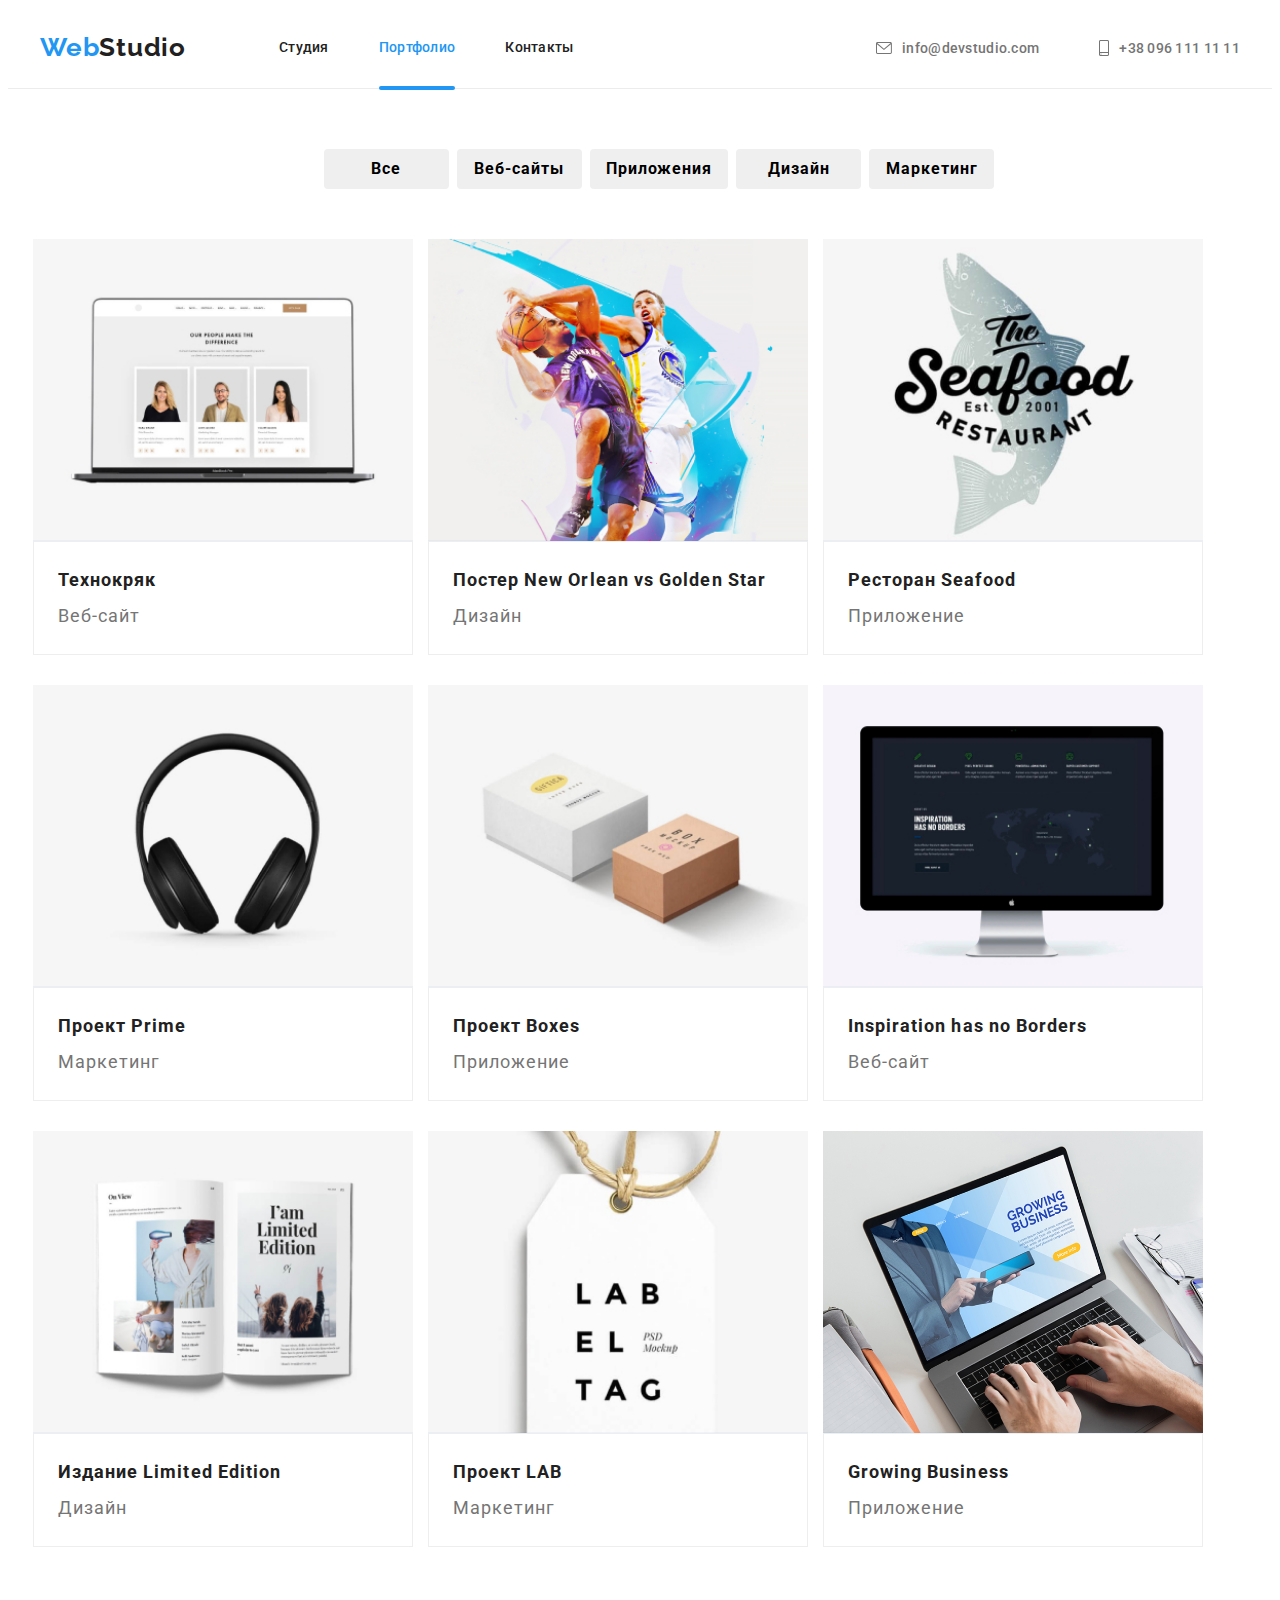
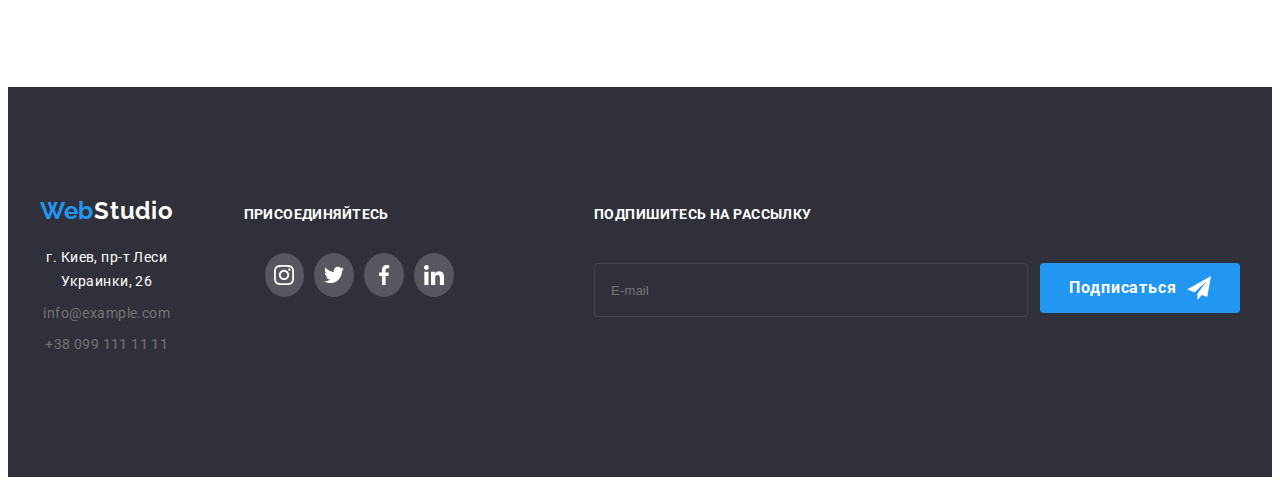
==== commit 3baa4f9d: "main" ====
--- a/portfolio.html
+++ b/portfolio.html
@@ -75,16 +75,16 @@
             </a>
             <ul class="mobil2">
               <li class="mobil__item">
-                <a href="" class="mobil__link">Instagram</a>
+                <a href="" class="mobil__link link">Instagram</a>
               </li>
               <li class="mobil__item">
-                <a href="" class="mobil__link">Twitter</a>
+                <a href="" class="mobil__link link">Twitter</a>
               </li>
               <li class="mobil__item">
-                <a href="" class="mobil__link">Facebook</a>
+                <a href="" class="mobil__link link">Facebook</a>
               </li>
               <li class="mobil__item">
-                <a href="" class="mobil__link">LinkedIn</a>
+                <a href="" class="mobil__link link">LinkedIn</a>
               </li>
             </ul>
           </div>
--- a/css/main.css
+++ b/css/main.css
@@ -6,19 +6,18 @@
   color: var(--main-title-color);
 }
 
-@media screen and (min-width: 320px) {
-  .open-menu-btn {
-    margin-left: auto;
-    border: 1px solid rgba(0, 0, 0, 0);
-    border-radius: 50%;
-    fill: #000000;
-    background-color: #fff;
-    transition: fill var(--time) var(--cubic);
-    cursor: pointer;
-  }
-  .open-menu-btn:hover, .open-menu-btn:focus {
-    fill: var(--hover-text);
-  }
+.open-menu-btn {
+  margin-left: auto;
+  border: 1px solid rgba(0, 0, 0, 0);
+  border-radius: 50%;
+  fill: #000000;
+  background-color: #fff;
+  transition: fill var(--time) var(--cubic);
+  cursor: pointer;
+}
+
+.open-menu-btn:hover, .open-menu-btn:focus {
+  fill: var(--hover-text);
 }
 
 @media screen and (min-width: 768px) {
@@ -33,15 +32,13 @@
   }
 }
 
-@media screen and (min-width: 320px) {
-  .heder__logo {
-    font-family: Raleway;
-    font-weight: 700;
-    font-size: 24px;
-    line-height: 1.16;
-    letter-spacing: 0.03em;
-    color: var(--colored-text);
-  }
+.heder__logo {
+  font-family: Raleway;
+  font-weight: 700;
+  font-size: 24px;
+  line-height: 1.16;
+  letter-spacing: 0.03em;
+  color: var(--colored-text);
 }
 
 @media screen and (min-width: 768px) {
@@ -112,12 +109,10 @@
   margin-top: auto;
 }
 
-@media screen and (min-width: 320px) {
-  .container {
-    padding-left: 15px;
-    padding-right: 15px;
-    margin: 0 auto;
-  }
+.container {
+  padding-left: 15px;
+  padding-right: 15px;
+  margin: 0 auto;
 }
 
 @media screen and (min-width: 768px) {
@@ -162,10 +157,8 @@
   padding-right: 0;
 }
 
-@media screen and (min-width: 320px) {
-  .section__none {
-    display: none;
-  }
+.section__none {
+  display: none;
 }
 
 @media screen and (min-width: 768px) {
@@ -285,17 +278,15 @@
   fill: var(--hover-text);
 }
 
-@media screen and (min-width: 320px) {
-  .modal-form {
-    width: 100%;
-    height: 581px;
-    background-color: #fff;
-    position: absolute;
-    padding: 40px;
-    top: 50%;
-    left: 50%;
-    transform: translate(-50%, -50%);
-  }
+.modal-form {
+  width: 100%;
+  height: 600px;
+  background-color: #fff;
+  position: absolute;
+  padding: 40px;
+  top: 50%;
+  left: 50%;
+  transform: translate(-50%, -50%);
 }
 
 @media screen and (min-width: 768px) {
@@ -450,7 +441,19 @@
   justify-content: center;
 }
 
-@media screen and (min-width: 320px) {
+.footer__desc {
+  font-weight: 700;
+  font-size: 14px;
+  line-height: 1.14;
+  text-align: center;
+  letter-spacing: 0.03em;
+  text-transform: uppercase;
+  color: #ffffff;
+  margin-bottom: 20px;
+  margin-top: 60px;
+}
+
+@media screen and (min-width: 768px) {
   .footer__desc {
     font-weight: 700;
     font-size: 14px;
@@ -460,20 +463,6 @@
     text-transform: uppercase;
     color: #ffffff;
     margin-bottom: 20px;
-    margin-top: 60px;
-  }
-}
-
-@media screen and (min-width: 768px) {
-  .footer__desc {
-    font-weight: 700;
-    font-size: 14px;
-    line-height: 1.14;
-    text-align: center;
-    letter-spacing: 0.03em;
-    text-transform: uppercase;
-    color: #ffffff;
-    margin-bottom: 20px;
   }
 }
 
@@ -602,23 +591,21 @@
   transition: background-color var(--time) var(--cubic);
 }
 
-@media screen and (min-width: 320px) {
-  .footer-btn-new {
-    margin-top: 20px;
-    width: 200px;
-    height: 50px;
-    border: transparent;
-    display: flex;
-    margin-left: 12px;
-    align-items: center;
-    justify-content: center;
-    width: 40%;
-    left: 50%;
-    margin-left: auto;
-    margin-right: auto;
-    fill: #ffffff;
-    transition: background-color var(--time) var(--cubic);
-  }
+.footer-btn-new {
+  margin-top: 20px;
+  width: 200px;
+  height: 50px;
+  border: transparent;
+  display: flex;
+  margin-left: 12px;
+  align-items: center;
+  justify-content: center;
+  width: 40%;
+  left: 50%;
+  margin-left: auto;
+  margin-right: auto;
+  fill: #ffffff;
+  transition: background-color var(--time) var(--cubic);
 }
 
 @media screen and (min-width: 768px) {
@@ -668,24 +655,23 @@
   margin-left: 10px;
 }
 
-@media screen and (min-width: 320px) {
-  .footer-input-new {
-    width: 300px;
-    height: 50px;
-    border: 1px solid rgba(255, 255, 255, 0.1);
-    border-radius: 4px;
-    padding-left: 16px;
-    padding-right: 16px;
-    margin-top: 20px;
-    background-color: var(--footer-fon);
-    color: #757575;
-    cursor: pointer;
-    transition: border-color var(--time) var(--cubic);
-  }
-  .footer-input-new:focus {
-    outline: none;
-    box-shadow: none;
-  }
+.footer-input-new {
+  width: 300px;
+  height: 50px;
+  border: 1px solid rgba(255, 255, 255, 0.1);
+  border-radius: 4px;
+  padding-left: 16px;
+  padding-right: 16px;
+  margin-top: 20px;
+  background-color: var(--footer-fon);
+  color: #757575;
+  cursor: pointer;
+  transition: border-color var(--time) var(--cubic);
+}
+
+.footer-input-new:focus {
+  outline: none;
+  box-shadow: none;
 }
 
 @media screen and (min-width: 768px) {
@@ -806,10 +792,8 @@
   }
 }
 
-@media screen and (min-width: 320px) {
-  .header__connect {
-    display: none;
-  }
+.header__connect {
+  display: none;
 }
 
 @media screen and (min-width: 768px) {
@@ -829,10 +813,8 @@
   }
 }
 
-@media screen and (min-width: 320px) {
-  .heder {
-    display: none;
-  }
+.heder {
+  display: none;
 }
 
 @media screen and (min-width: 768px) {
@@ -877,18 +859,14 @@
   transition: color var(--time) var(--cubic);
 }
 
-@media screen and (min-width: 320px) {
-  .link__tel {
-    font-weight: 500;
-    font-size: 24px;
-    line-height: 1.16;
-    letter-spacing: 0.02em;
-    color: var(--main-text-color);
-    display: flex;
-    align-items: center;
-    padding: 0px 0;
-    transition: color var(--time) var(--cubic);
-  }
+.link__tel {
+  font-weight: 500;
+  font-size: 24px;
+  line-height: 1.16;
+  letter-spacing: 0.02em;
+  color: var(--main-text-color);
+  margin-left: 10px;
+  transition: color var(--time) var(--cubic);
 }
 
 @media screen and (min-width: 768px) {
@@ -928,10 +906,8 @@
   transition: color var(--time) var(--cubic);
 }
 
-@media screen and (min-width: 320px) {
-  .item__svg {
-    visibility: collapse;
-  }
+.item__svg {
+  visibility: collapse;
 }
 
 @media screen and (min-width: 768px) {
@@ -985,20 +961,18 @@
   background-color: rgba(33, 33, 33, 0.2);
 }
 
-@media screen and (min-width: 320px) {
+.customer {
+  display: flex;
+  flex-wrap: wrap;
+  margin-left: auto;
+  margin-right: auto;
+}
+
+@media screen and (min-width: 768px) {
   .customer {
     display: flex;
     flex-wrap: wrap;
-    margin-left: auto;
-    margin-right: auto;
-  }
-}
-
-@media screen and (min-width: 768px) {
-  .customer {
-    display: flex;
-    flex-wrap: wrap;
-    margin-left: 30px;
+    justify-content: center;
   }
 }
 
@@ -1062,13 +1036,11 @@
   fill: currentColor;
 }
 
-@media screen and (min-width: 320px) {
-  .customer__item {
-    flex-basis: calc((100% - 60px) / 2);
-    margin-left: 15px;
-    margin-right: 15px;
-    margin-bottom: 30px;
-  }
+.customer__item {
+  flex-basis: calc((100% - 60px) / 2);
+  margin-left: 15px;
+  margin-right: 15px;
+  margin-bottom: 30px;
 }
 
 @media screen and (min-width: 768px) {
@@ -1112,13 +1084,11 @@
   margin-left: 30px;
 }
 
-@media screen and (min-width: 320px) {
-  .filter {
-    display: flex;
-    flex-wrap: wrap;
-    margin-left: auto;
-    margin-right: auto;
-  }
+.filter {
+  display: flex;
+  flex-wrap: wrap;
+  margin-left: auto;
+  margin-right: auto;
 }
 
 @media screen and (min-width: 768px) {
@@ -1136,12 +1106,10 @@
   }
 }
 
-@media screen and (min-width: 320px) {
-  .filter__title {
-    flex-basis: calc(100% / 4 - 10px);
-    margin-left: 8px;
-    margin-bottom: 10px;
-  }
+.filter__title {
+  flex-basis: calc(100% / 4 - 10px);
+  margin-left: 8px;
+  margin-bottom: 10px;
 }
 
 @media screen and (min-width: 768px) {
@@ -1236,11 +1204,9 @@
   flex-wrap: wrap;
 }
 
-@media screen and (min-width: 320px) {
-  .partition__title {
-    box-sizing: border-box;
-    margin-bottom: 30px;
-  }
+.partition__title {
+  box-sizing: border-box;
+  margin-bottom: 30px;
 }
 
 @media screen and (min-width: 768px) {
@@ -1272,12 +1238,10 @@
   color: #757575;
 }
 
-@media screen and (min-width: 320px) {
-  .partition {
-    justify-content: center;
-    margin-top: 0;
-    margin-bottom: 50px;
-  }
+.partition {
+  justify-content: center;
+  margin-top: 0;
+  margin-bottom: 50px;
 }
 
 @media screen and (min-width: 748px) {
@@ -1300,26 +1264,25 @@
   }
 }
 
-@media screen and (min-width: 320px) {
-  .filter__btn {
-    border-color: #f5f4fa;
-    font-family: inherit;
-    font-weight: 700;
-    font-size: 16px;
-    line-height: 1.9;
-    letter-spacing: 0.06em;
-    border-radius: 4px;
-    padding: 5px 16px;
-    min-width: 130px;
-    border-style: none;
-    transition: background-color var(--time) var(--cubic), color var(--time) var(--cubic), box-shadow var(--time) var(--cubic);
-    cursor: pointer;
-  }
-  .filter__btn:hover, .filter__btn:focus {
-    color: var(--main-btn-color);
-    background: var(--hover-text);
-    box-shadow: 0px 2px rgba(0, 0, 0, 0.12), 0px 1px rgba(0, 0, 0, 0.08), 0px 3px rgba(0, 0, 0, 0.1);
-  }
+.filter__btn {
+  border-color: #f5f4fa;
+  font-family: inherit;
+  font-weight: 700;
+  font-size: 16px;
+  line-height: 1.9;
+  letter-spacing: 0.06em;
+  border-radius: 4px;
+  padding: 5px 16px;
+  min-width: 130px;
+  border-style: none;
+  transition: background-color var(--time) var(--cubic), color var(--time) var(--cubic), box-shadow var(--time) var(--cubic);
+  cursor: pointer;
+}
+
+.filter__btn:hover, .filter__btn:focus {
+  color: var(--main-btn-color);
+  background: var(--hover-text);
+  box-shadow: 0px 2px rgba(0, 0, 0, 0.12), 0px 1px rgba(0, 0, 0, 0.08), 0px 3px rgba(0, 0, 0, 0.1);
 }
 
 @media screen and (min-width: 768px) {
@@ -1478,11 +1441,9 @@
   fill: currentColor;
 }
 
-@media screen and (min-width: 320px) {
-  .social {
-    justify-content: center;
-    display: flex;
-  }
+.social {
+  justify-content: center;
+  display: flex;
 }
 
 @media screen and (min-width: 768px) {
@@ -1625,6 +1586,7 @@
     line-height: 1.7;
     letter-spacing: 0.03em;
     color: var(--main-text-color);
+    padding: 0 0px;
   }
 }
 
@@ -1634,6 +1596,7 @@
     line-height: 1.7;
     letter-spacing: 0.03em;
     color: var(--main-text-color);
+    padding: 0 0px;
   }
 }
 
@@ -1688,7 +1651,7 @@
     text-align: center;
     letter-spacing: 0.03em;
     color: var(--second-title-color);
-    margin-bottom: 50px;
+    margin-bottom: 30px;
   }
 }
 
@@ -1712,19 +1675,17 @@
   margin: -1px;
 }
 
-@media screen and (min-width: 320px) {
-  .hero {
-    text-align: center;
-    background: var(--section-servicec-fon);
-    background-image: linear-gradient(rgba(47, 48, 58, 0.4), rgba(47, 48, 58, 0.4)), url(../images/mob/hed1x.jpg);
-    background-repeat: no-repeat;
-    background-position: center;
-    background-size: cover;
-    max-width: 1600px;
-    margin-left: auto;
-    margin-right: auto;
-    padding: 100px 0;
-  }
+.hero {
+  text-align: center;
+  background: var(--section-servicec-fon);
+  background-image: linear-gradient(rgba(47, 48, 58, 0.4), rgba(47, 48, 58, 0.4)), url(../images/mob/hed1x.jpg);
+  background-repeat: no-repeat;
+  background-position: center;
+  background-size: cover;
+  max-width: 1600px;
+  margin-left: auto;
+  margin-right: auto;
+  padding: 100px 0;
 }
 
 @media (min-device-pixel-ratio: 2), (-webkit-min-device-pixel-ratio: 2), (min-resolution: 192dpi), (min-resolution: 2dppx) {
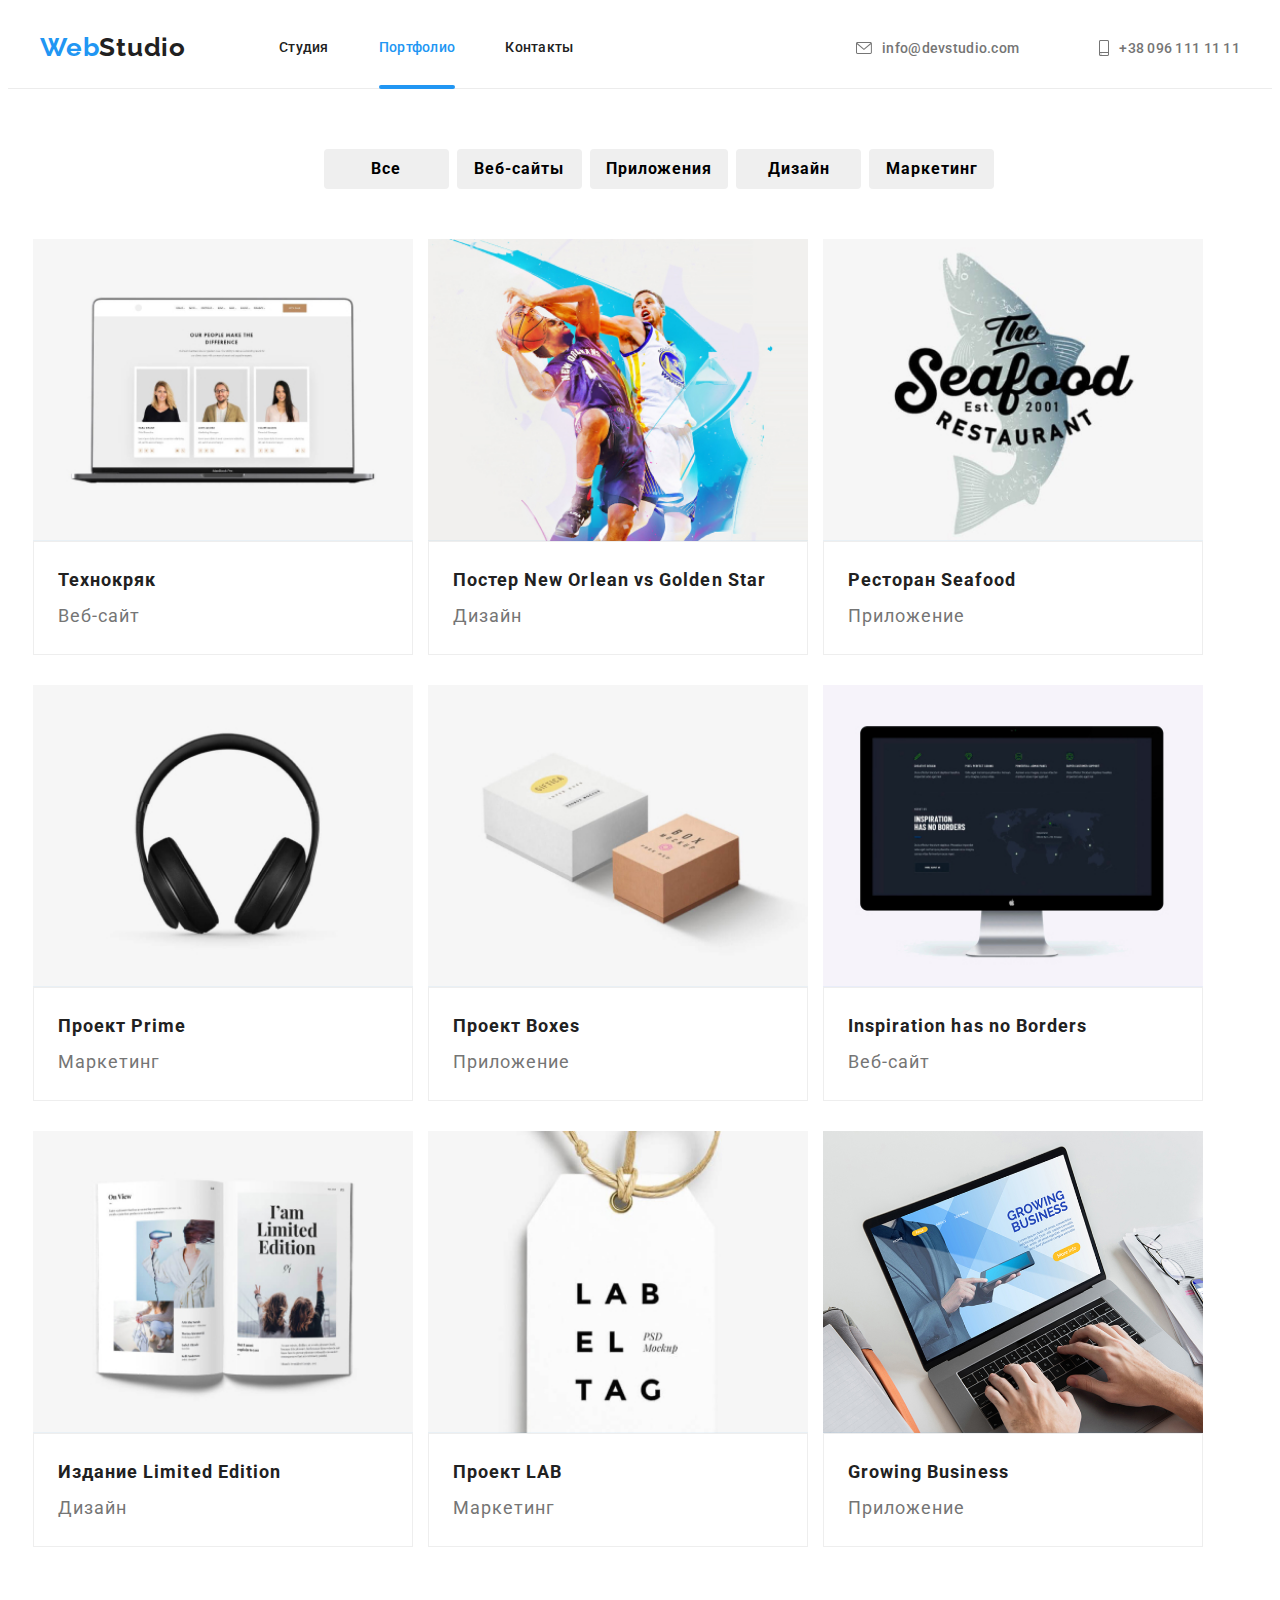
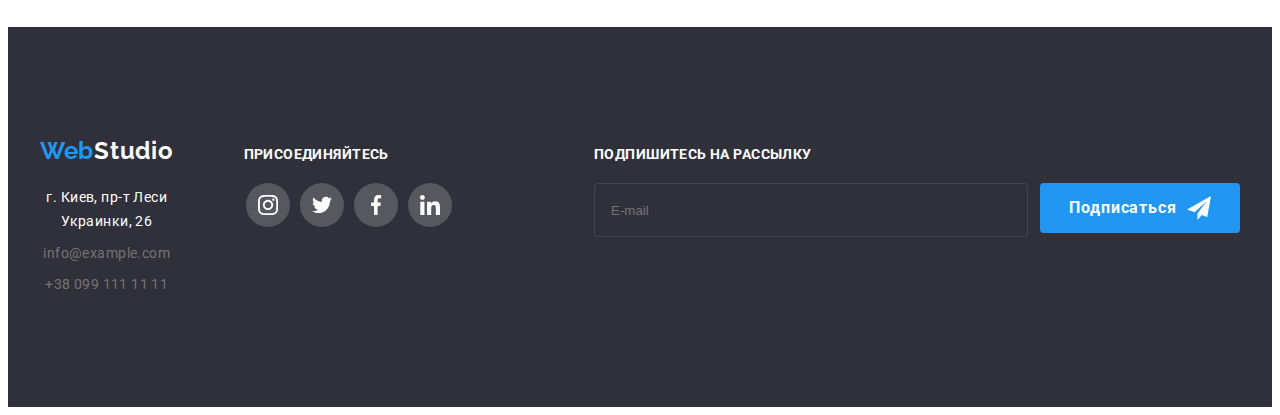
==== commit ef90fc57: "main" ====
--- a/portfolio.html
+++ b/portfolio.html
@@ -53,26 +53,28 @@
                 <a class="mob--menu__link link" href="">Контакты</a>
               </li>
             </ul>
-            <a
-              class="link__tel marging--top--auto link"
-              id="b1"
-              href="mailto:info@devstudio.com"
-            >
-              <svg class="item__svg" width="16" height="12">
-                <use href="./images/icons.svg#icon-envelope"></use>
-              </svg>
-              info@devstudio.com</a
-            >
-            <a
-              class="bloo__color link__tel link"
-              id="b2"
-              href="tel:+380961111111"
-            >
-              <svg class="item__svg" width="10" height="16">
-                <use href="./images/icons.svg#icon-smartphone"></use>
-              </svg>
-              +38 096 111 11 11
-            </a>
+            <ul class="numer__link">
+              <a
+                class="link__tel link b1"
+                id="b1"
+                href="mailto:info@devstudio.com"
+              >
+                <svg class="item__svg" width="16" height="12">
+                  <use href="./images/icons.svg#icon-envelope"></use>
+                </svg>
+                info@devstudio.com</a
+              >
+              <a
+                class="bloo__color link__tel link b2"
+                id="b2"
+                href="tel:+380961111111"
+              >
+                <svg class="item__svg" width="10" height="16">
+                  <use href="./images/icons.svg#icon-smartphone"></use>
+                </svg>
+                +38 096 111 11 11
+              </a>
+            </ul>
             <ul class="mobil2">
               <li class="mobil__item">
                 <a href="" class="mobil__link link">Instagram</a>
--- a/css/main.css
+++ b/css/main.css
@@ -115,8 +115,18 @@
   margin: 0 auto;
 }
 
-@media screen and (min-width: 768px) {
+@media screen and (min-width: 480px) {
   .container {
+    width: 480px;
+    padding-left: 15px;
+    padding-right: 15px;
+    margin: 0 auto;
+  }
+}
+
+@media screen and (min-width: 768px) {
+  .container {
+    width: 768px;
     padding-left: 15px;
     padding-right: 15px;
   }
@@ -151,6 +161,10 @@
 .section {
   padding-top: 60px;
   padding-bottom: 60px;
+}
+
+.section:last-child {
+  padding-bottom: 0;
 }
 
 .projects-list:htn-chil(4n) {
@@ -279,14 +293,27 @@
 }
 
 .modal-form {
-  width: 100%;
-  height: 600px;
+  width: 90%;
+  height: auto;
   background-color: #fff;
   position: absolute;
   padding: 40px;
   top: 50%;
   left: 50%;
   transform: translate(-50%, -50%);
+}
+
+@media screen and (min-width: 480px) {
+  .modal-form {
+    width: 450px;
+    height: 609px;
+    background-color: #fff;
+    position: absolute;
+    padding: 40px;
+    top: 50%;
+    left: 50%;
+    transform: translate(-50%, -50%);
+  }
 }
 
 @media screen and (min-width: 768px) {
@@ -361,20 +388,71 @@
 }
 
 .contract {
-  margin-left: 5px;
   font-weight: 400;
-  font-size: 14px;
-  line-height: 1.3;
+  font-size: 12px;
+  line-height: 1.16;
   letter-spacing: 0.3pt;
   color: var(--hover-text);
 }
 
+@media screen and (min-width: 480px) {
+  .contract {
+    margin-left: 0px;
+    font-weight: 400;
+    font-size: 12px;
+    line-height: 1.16;
+    letter-spacing: 0.3pt;
+    display: flex;
+  }
+}
+
+@media screen and (min-width: 1200px) {
+  .contract {
+    margin-left: 5px;
+    font-weight: 400;
+    font-size: 14px;
+    line-height: 1.7;
+    letter-spacing: 0.3pt;
+    display: flex;
+  }
+}
+
 .lablel-policy {
   font-weight: 400;
-  font-size: 14px;
-  line-height: 1.3;
+  font-size: 12px;
+  line-height: 1.16;
   letter-spacing: 0.3pt;
   display: flex;
+}
+
+@media screen and (min-width: 480px) {
+  .lablel-policy {
+    font-weight: 400;
+    font-size: 12px;
+    line-height: 1.16;
+    letter-spacing: 0.3pt;
+    display: flex;
+  }
+}
+
+@media screen and (min-width: 768px) {
+  .lablel-policy {
+    font-weight: 400;
+    font-size: 14px;
+    line-height: 1.3;
+    letter-spacing: 0.3pt;
+    display: flex;
+  }
+}
+
+@media screen and (min-width: 1200px) {
+  .lablel-policy {
+    font-weight: 400;
+    font-size: 14px;
+    line-height: 1.3;
+    letter-spacing: 0.3pt;
+    display: flex;
+  }
 }
 
 .check-item {
@@ -476,7 +554,7 @@
     letter-spacing: 0.03em;
     text-transform: uppercase;
     color: #ffffff;
-    margin-bottom: 20px;
+    margin-bottom: 0px;
   }
 }
 
@@ -674,6 +752,12 @@
   box-shadow: none;
 }
 
+@media screen and (max-width: 300px) {
+  .footer-input-new {
+    width: auto;
+  }
+}
+
 @media screen and (min-width: 768px) {
   .footer-input-new {
     width: 450px;
@@ -724,7 +808,7 @@
   position: relative;
   width: 100%;
   height: 4px;
-  bottom: -30px;
+  bottom: -29px;
   border-radius: 2px;
   color: var(--colored-text);
   background-color: var(--hover-text);
@@ -859,13 +943,19 @@
   transition: color var(--time) var(--cubic);
 }
 
+.numer__link {
+  display: flex;
+  flex-direction: column;
+  margin-top: auto;
+}
+
 .link__tel {
   font-weight: 500;
   font-size: 24px;
   line-height: 1.16;
   letter-spacing: 0.02em;
+  margin-bottom: -20px;
   color: var(--main-text-color);
-  margin-left: 10px;
   transition: color var(--time) var(--cubic);
 }
 
@@ -876,7 +966,6 @@
     line-height: 1.15;
     letter-spacing: 0.02em;
     color: var(--main-text-color);
-    display: flex;
     align-items: center;
     padding: 10px 0;
     transition: color var(--time) var(--cubic);
@@ -893,6 +982,8 @@
     display: flex;
     align-items: center;
     padding: 32px 0;
+    margin-left: 30px;
+    margin-bottom: 0%;
     transition: color var(--time) var(--cubic);
   }
 }
@@ -902,6 +993,7 @@
   font-size: 32px;
   line-height: 1.17;
   letter-spacing: 0.02em;
+  margin-top: -50px;
   color: #2196f3;
   transition: color var(--time) var(--cubic);
 }
@@ -961,6 +1053,19 @@
   background-color: rgba(33, 33, 33, 0.2);
 }
 
+.mobil__link:not(:last-child) {
+  content: "";
+  display: block;
+  position: relative;
+  width: 0px;
+  height: 0px;
+  bottom: -20px;
+  right: 12px;
+  border-radius: 2px;
+  color: rgba(33, 33, 33, 0.2);
+  background-color: rgba(33, 33, 33, 0.2);
+}
+
 .customer {
   display: flex;
   flex-wrap: wrap;
@@ -998,7 +1103,7 @@
 
 @media screen and (min-width: 480px) {
   .customer__link {
-    width: 170px;
+    width: auto;
     height: 92px;
     border-radius: 4px;
     border: 1px solid #afb1b8;
@@ -1013,7 +1118,7 @@
 
 @media screen and (min-width: 768px) {
   .customer__link {
-    width: 170px;
+    width: 226px;
     height: 92px;
     border-radius: 4px;
     border: 1px solid #afb1b8;
@@ -1023,6 +1128,12 @@
     color: #afb1b8;
     transition: color var(--time) var(--cubic);
     margin-bottom: 30px;
+  }
+}
+
+@media screen and (min-width: 1200px) {
+  .customer__link {
+    width: 170px;
   }
 }
 
@@ -1449,20 +1560,18 @@
 @media screen and (min-width: 768px) {
   .social {
     display: flex;
-    margin-left: 17%;
   }
 }
 
 @media screen and (min-width: 1200px) {
   .social {
     display: flex;
-    margin-left: 10%;
-    margin-top: 30px;
   }
 }
 
 .icon--bottom--mob {
   margin-bottom: 60px;
+  margin-top: 20px;
 }
 
 .about__general {
@@ -1490,7 +1599,7 @@
 }
 
 .work__box {
-  width: 100%;
+  width: auto;
   height: 120px;
   background-color: #f5f4fa;
   border-radius: 4px;
@@ -1498,6 +1607,30 @@
   align-items: center;
   justify-content: center;
   margin-bottom: 30px;
+}
+
+@media screen and (min-width: 480px) {
+  .work__box {
+    width: 450px;
+    height: 120px;
+    margin-left: auto;
+    margin-right: auto;
+  }
+}
+
+@media screen and (min-width: 768px) {
+  .work__box {
+    width: 354px;
+    height: 120px;
+    margin-left: auto;
+    margin-right: auto;
+  }
+}
+
+@media screen and (min-width: 1200px) {
+  .work__box {
+    width: auto;
+  }
 }
 
 .work {
@@ -1688,9 +1821,9 @@
   padding: 100px 0;
 }
 
-@media (min-device-pixel-ratio: 2), (-webkit-min-device-pixel-ratio: 2), (min-resolution: 192dpi), (min-resolution: 2dppx) {
-  .hero .hero {
-    background-image: url(../images/mob/hed2x.jpg);
+@media screen and (min-device-pixel-ratio: 2) and (min-width: 20px), screen and (-webkit-min-device-pixel-ratio: 2) and (min-width: 20px), screen and (min-resolution: 192dpi) and (min-width: 20px), screen and (min-resolution: 2dppx) and (min-width: 20px) {
+  .hero {
+    background-image: linear-gradient(rgba(47, 48, 58, 0.4), rgba(47, 48, 58, 0.4)), url(../images/mob/hed2x.jpg);
   }
 }
 
@@ -1709,9 +1842,9 @@
   }
 }
 
-@media (min-device-pixel-ratio: 2), (-webkit-min-device-pixel-ratio: 2), (min-resolution: 192dpi), (min-resolution: 2dppx) {
-  .hero .hero {
-    background-image: url(../images/tab/headtabx2.jpg);
+@media screen and (min-device-pixel-ratio: 2) and (min-width: 768px), screen and (-webkit-min-device-pixel-ratio: 2) and (min-width: 768px), screen and (min-resolution: 192dpi) and (min-width: 768px), screen and (min-resolution: 2dppx) and (min-width: 768px) {
+  .hero {
+    background-image: linear-gradient(rgba(47, 48, 58, 0.4), rgba(47, 48, 58, 0.4)), url(../images/tab/headtabx2.jpg);
   }
 }
 
@@ -1730,9 +1863,9 @@
   }
 }
 
-@media (min-device-pixel-ratio: 2), (-webkit-min-device-pixel-ratio: 2), (min-resolution: 192dpi), (min-resolution: 2dppx) {
-  .hero .hero {
-    background-image: url(../images/decktop/dh2x.jpg);
+@media screen and (min-device-pixel-ratio: 2) and (min-width: 768px), screen and (-webkit-min-device-pixel-ratio: 2) and (min-width: 768px), screen and (min-resolution: 192dpi) and (min-width: 768px), screen and (min-resolution: 2dppx) and (min-width: 768px) {
+  .hero {
+    background-image: linear-gradient(rgba(47, 48, 58, 0.4), rgba(47, 48, 58, 0.4)), url(../images/decktop/dh2x.jpg);
   }
 }
 
@@ -1753,14 +1886,14 @@
 
 @media screen and (min-width: 768px) {
   .hero__title {
-    width: 696px;
+    width: 360px;
     margin-top: 0;
     margin-bottom: 30px;
     margin-left: auto;
     margin-right: auto;
     font-weight: 900;
-    font-size: 44px;
-    line-height: 1.36;
+    font-size: 26px;
+    line-height: 1.61;
     text-align: center;
     letter-spacing: 0.06em;
     text-transform: uppercase;
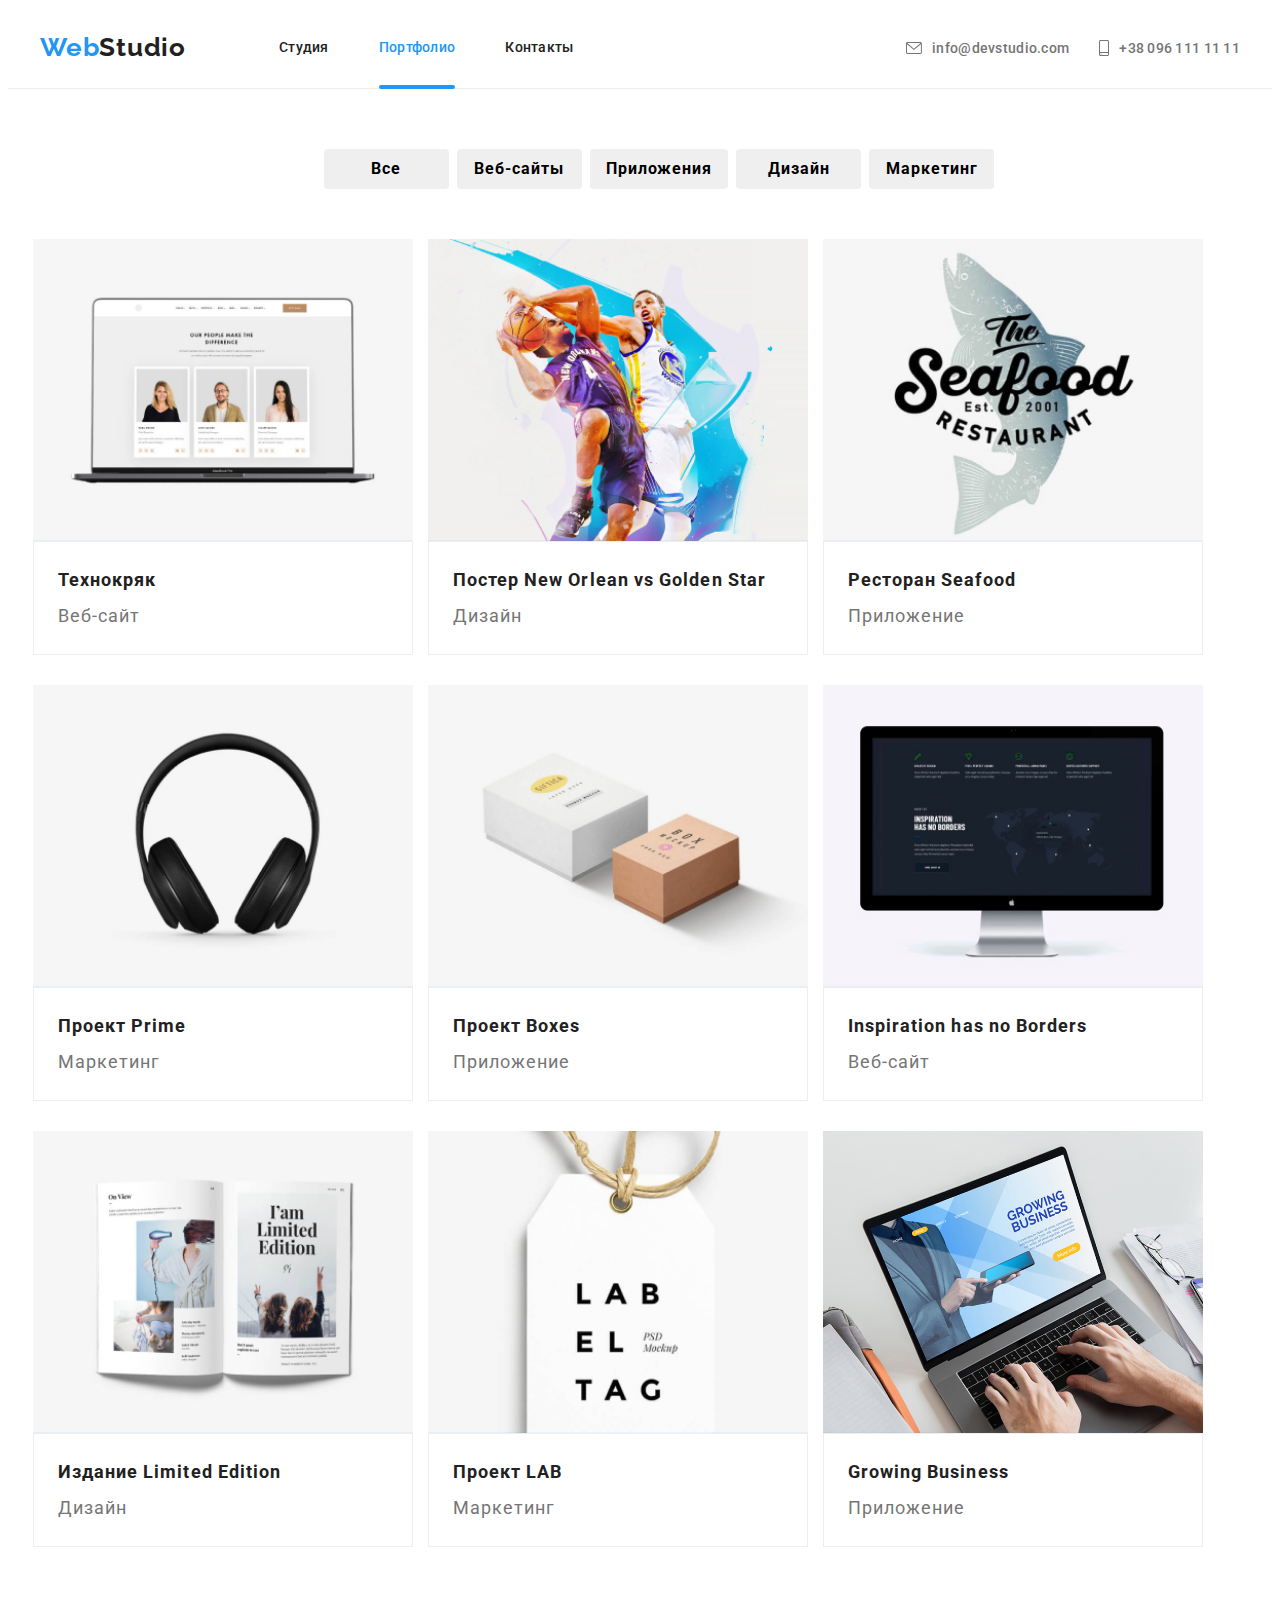
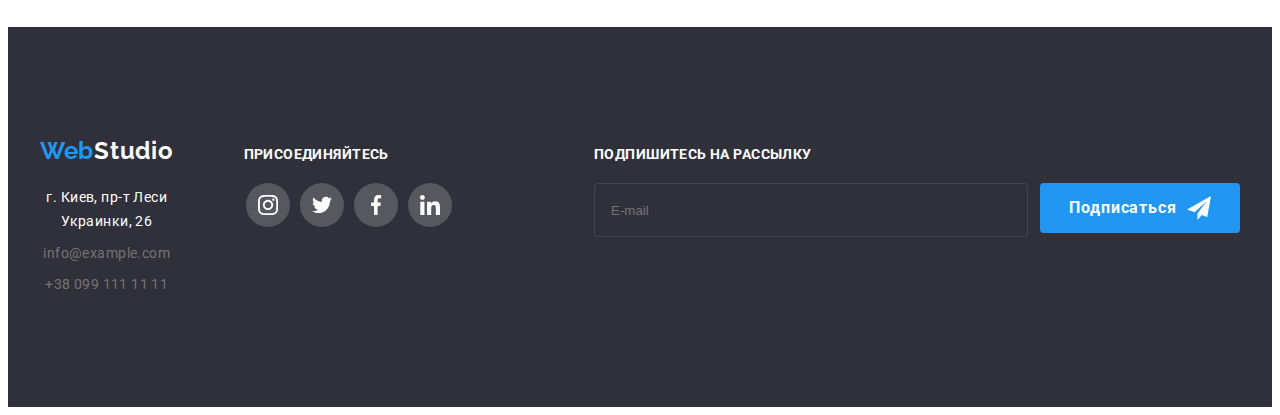
==== commit 1c60f835: "main" ====
--- a/portfolio.html
+++ b/portfolio.html
@@ -103,7 +103,7 @@
           </ul>
         </nav>
         <ul class="header__connect">
-          <li class="header__item">
+          <li class="header__item2">
             <a class="link__tel link" href="mailto:info@devstudio.com">
               <svg class="item__svg" width="16" height="12">
                 <use href="./images/icons.svg#icon-envelope"></use>
@@ -111,7 +111,7 @@
               info@devstudio.com</a
             >
           </li>
-          <li class="header__item">
+          <li class="header__item2">
             <a class="link__tel link" href="tel:+380961111111">
               <svg class="item__svg" width="10" height="16">
                 <use href="./images/icons.svg#icon-smartphone"></use>
--- a/css/main.css
+++ b/css/main.css
@@ -986,6 +986,10 @@
     margin-bottom: 0%;
     transition: color var(--time) var(--cubic);
   }
+}
+
+.link__tel:hover, .link__tel:focus {
+  color: var(--hover-text);
 }
 
 .bloo__color {
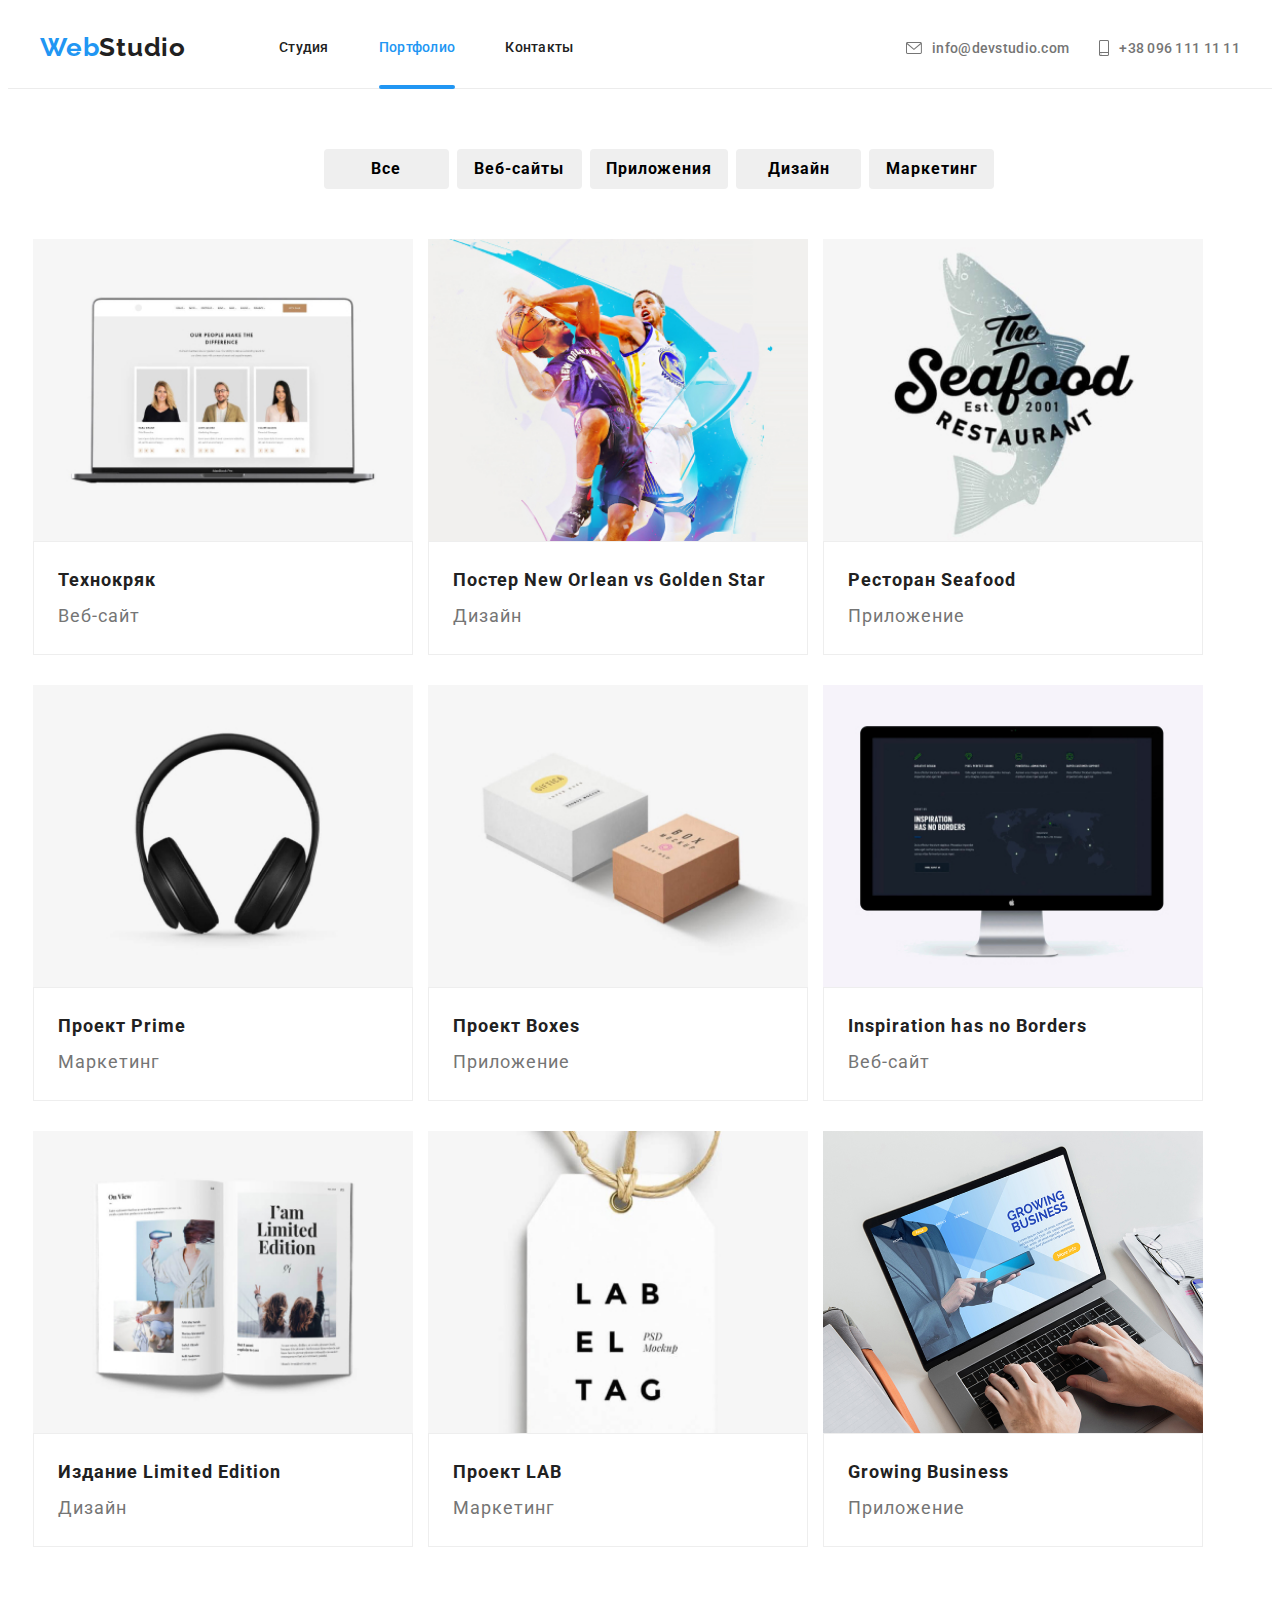
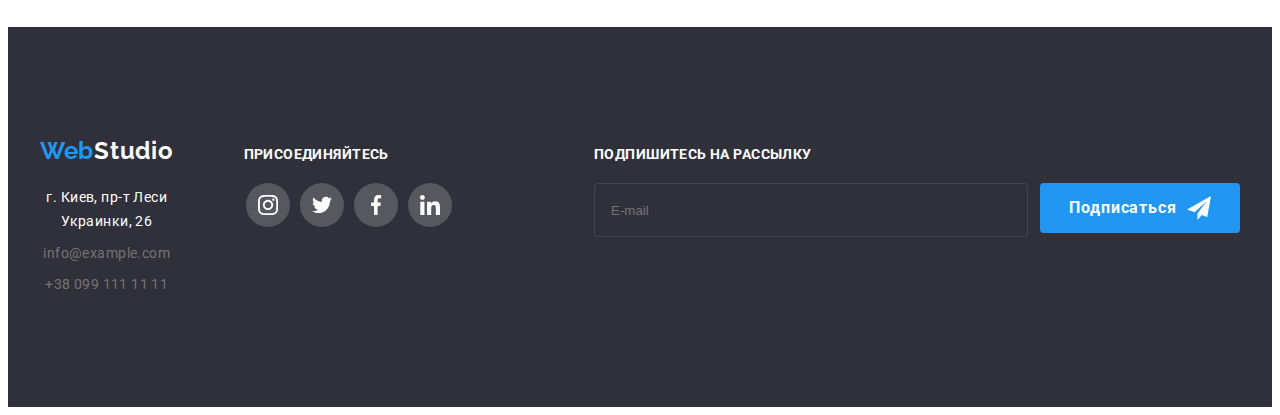
==== commit e841e5b4: "main" ====
--- a/portfolio.html
+++ b/portfolio.html
@@ -54,26 +54,30 @@
               </li>
             </ul>
             <ul class="numer__link">
-              <a
-                class="link__tel link b1"
-                id="b1"
-                href="mailto:info@devstudio.com"
-              >
-                <svg class="item__svg" width="16" height="12">
-                  <use href="./images/icons.svg#icon-envelope"></use>
-                </svg>
-                info@devstudio.com</a
-              >
-              <a
-                class="bloo__color link__tel link b2"
-                id="b2"
-                href="tel:+380961111111"
-              >
-                <svg class="item__svg" width="10" height="16">
-                  <use href="./images/icons.svg#icon-smartphone"></use>
-                </svg>
-                +38 096 111 11 11
-              </a>
+              <li>
+                <a
+                  class="link__tel link b1"
+                  id="b1"
+                  href="mailto:info@devstudio.com"
+                >
+                  <svg class="item__svg" width="16" height="12">
+                    <use href="./images/icons.svg#icon-envelope"></use>
+                  </svg>
+                  info@devstudio.com</a
+                >
+              </li>
+              <li>
+                <a
+                  class="bloo__color link__tel link b2"
+                  id="b2"
+                  href="tel:+380961111111"
+                >
+                  <svg class="item__svg" width="10" height="16">
+                    <use href="./images/icons.svg#icon-smartphone"></use>
+                  </svg>
+                  +38 096 111 11 11
+                </a>
+              </li>
             </ul>
             <ul class="mobil2">
               <li class="mobil__item">
--- a/css/main.css
+++ b/css/main.css
@@ -292,11 +292,11 @@
   fill: var(--hover-text);
 }
 
-.modal-form {
+.modal {
   width: 90%;
   height: auto;
   background-color: #fff;
-  position: absolute;
+  position: relative;
   padding: 40px;
   top: 50%;
   left: 50%;
@@ -304,11 +304,11 @@
 }
 
 @media screen and (min-width: 480px) {
-  .modal-form {
+  .modal {
     width: 450px;
     height: 609px;
     background-color: #fff;
-    position: absolute;
+    position: relative;
     padding: 40px;
     top: 50%;
     left: 50%;
@@ -317,11 +317,11 @@
 }
 
 @media screen and (min-width: 768px) {
-  .modal-form {
+  .modal {
     width: 528px;
     height: 581px;
     background-color: #fff;
-    position: absolute;
+    position: relative;
     padding: 40px;
     top: 50%;
     left: 50%;
@@ -330,11 +330,11 @@
 }
 
 @media screen and (min-width: 1200px) {
-  .modal-form {
+  .modal {
     width: 528px;
     height: 581px;
     background-color: #fff;
-    position: absolute;
+    position: relative;
     padding: 40px;
     top: 50%;
     left: 50%;
@@ -456,7 +456,7 @@
 }
 
 .check-item {
-  width: 16px;
+  min-width: 15px;
   height: 15px;
   border: 2px solid #000000;
   border-radius: 2px;
@@ -593,6 +593,10 @@
   margin-bottom: 8px;
   display: block;
   text-align: center;
+}
+
+.footer__li:last-child {
+  margin-bottom: 0px;
 }
 
 .footer-map {
@@ -1089,7 +1093,6 @@
   .customer {
     display: flex;
     flex-wrap: wrap;
-    margin-left: -30px;
   }
 }
 
@@ -1160,17 +1163,22 @@
 
 @media screen and (min-width: 768px) {
   .customer__item {
-    flex-basis: calc((100% - 60px) / 4);
-    margin-left: 15px;
-    margin-right: 15px;
+    flex-basis: calc((100% - 0px) / 3);
+    margin-left: 0px;
+    margin-right: 0px;
     margin-bottom: 30px;
   }
 }
 
 @media screen and (min-width: 1200px) {
   .customer__item {
-    flex-basis: calc((100% - 60px) / 7);
-  }
+    flex-basis: calc((0% - 0px) / 6);
+    margin-right: 30px;
+  }
+}
+
+.customer__item:last-child {
+  margin-right: 0px;
 }
 
 @media screen and (min-width: 480px) {
@@ -1253,7 +1261,7 @@
   top: 0;
   left: 0;
   width: 100%;
-  height: 100%;
+  height: 101%;
   background: rgba(33, 150, 243, 0.9);
   transform: translateY(100%);
   transition: 250ms cubic-bezier(0.4, 0, 0.2, 1);
@@ -1264,10 +1272,16 @@
   top: 0;
   left: 0;
   padding: 63px 24px;
-  font-size: 18px;
+  font-size: 12px;
   line-height: 1.56;
   letter-spacing: 0.03em;
   color: var(--main-title-color);
+}
+
+@media screen and (min-width: 480px) {
+  .partition__text {
+    font-size: 18px;
+  }
 }
 
 @media screen and (min-width: 768px) {
@@ -1288,6 +1302,7 @@
 
 .partition__link {
   display: block;
+  transition: box-shadow 0.3s ease-in-out;
 }
 
 .partition__link:hover {
@@ -1651,7 +1666,7 @@
 
 @media screen and (min-width: 768px) {
   .work__item {
-    flex-basis: calc(100% / 2 - 30px);
+    flex-basis: calc(100% / 3 - 30px);
     margin-left: 30px;
   }
 }
